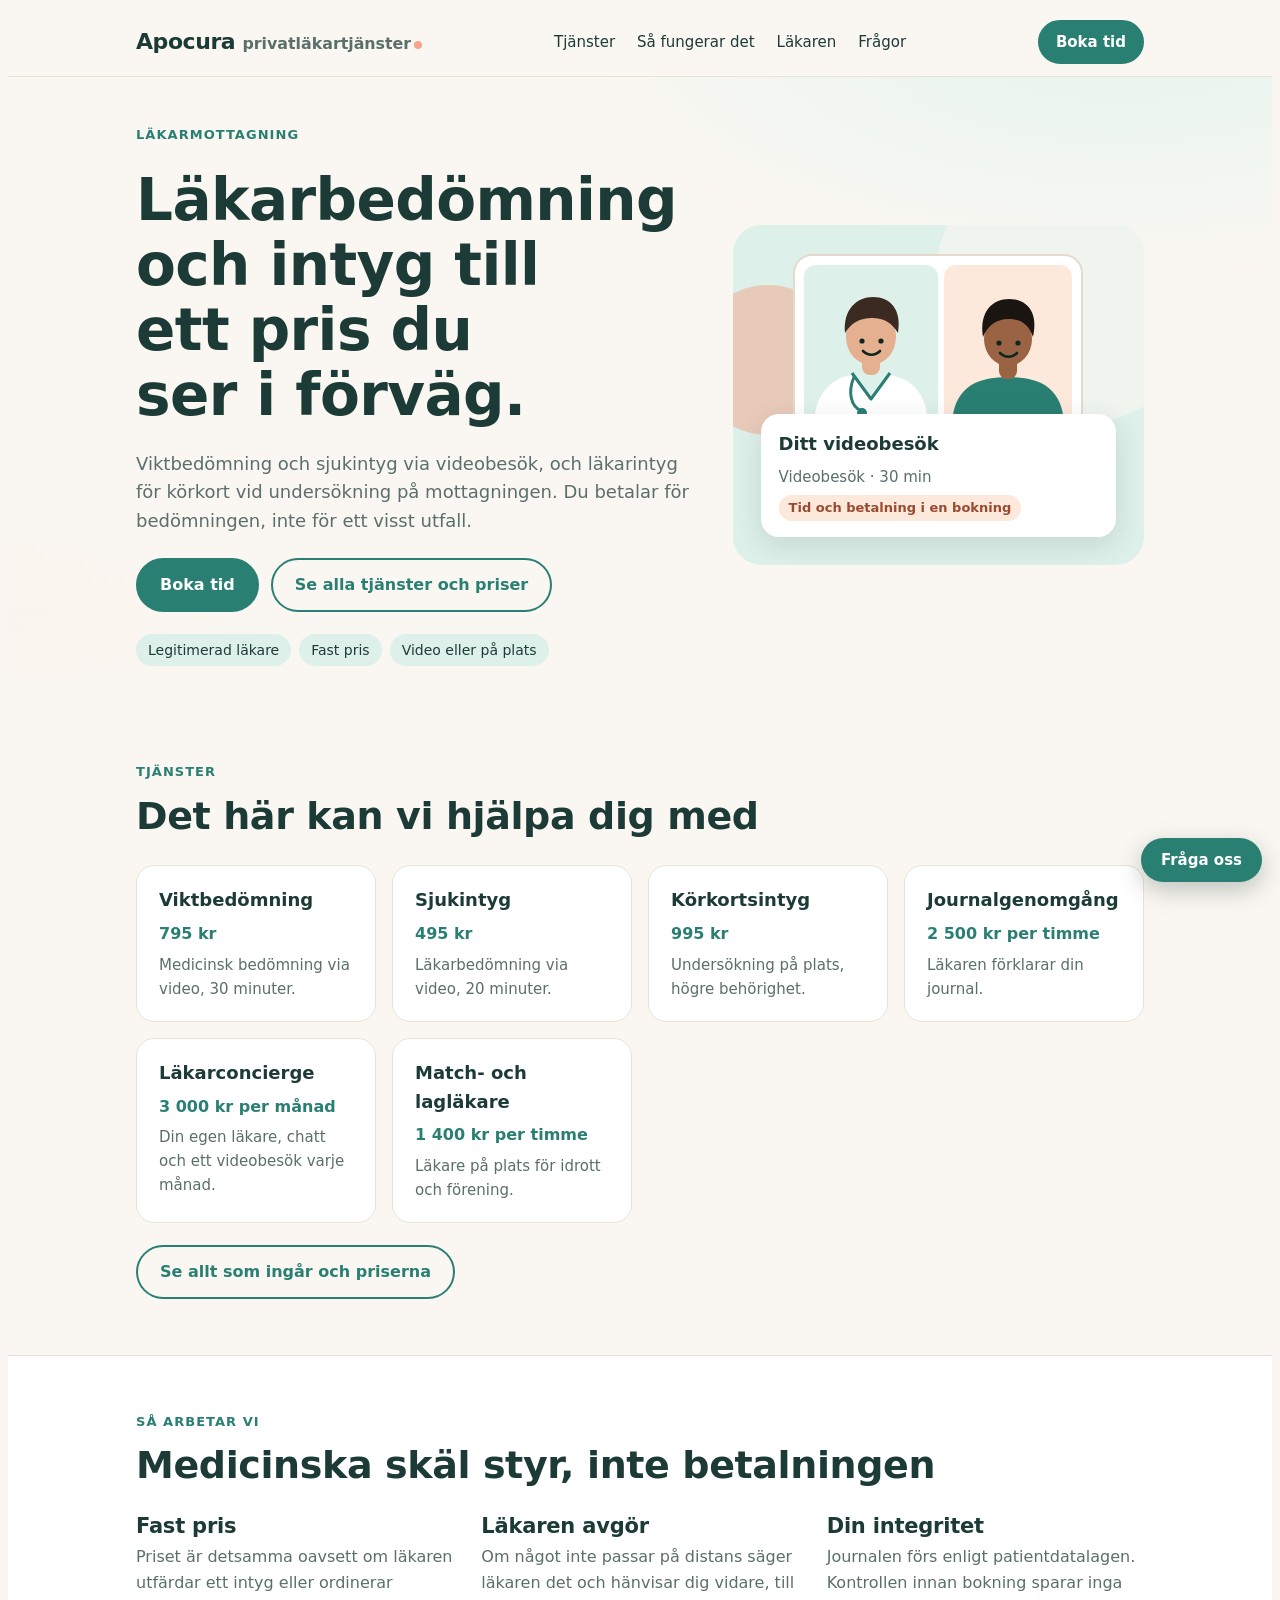
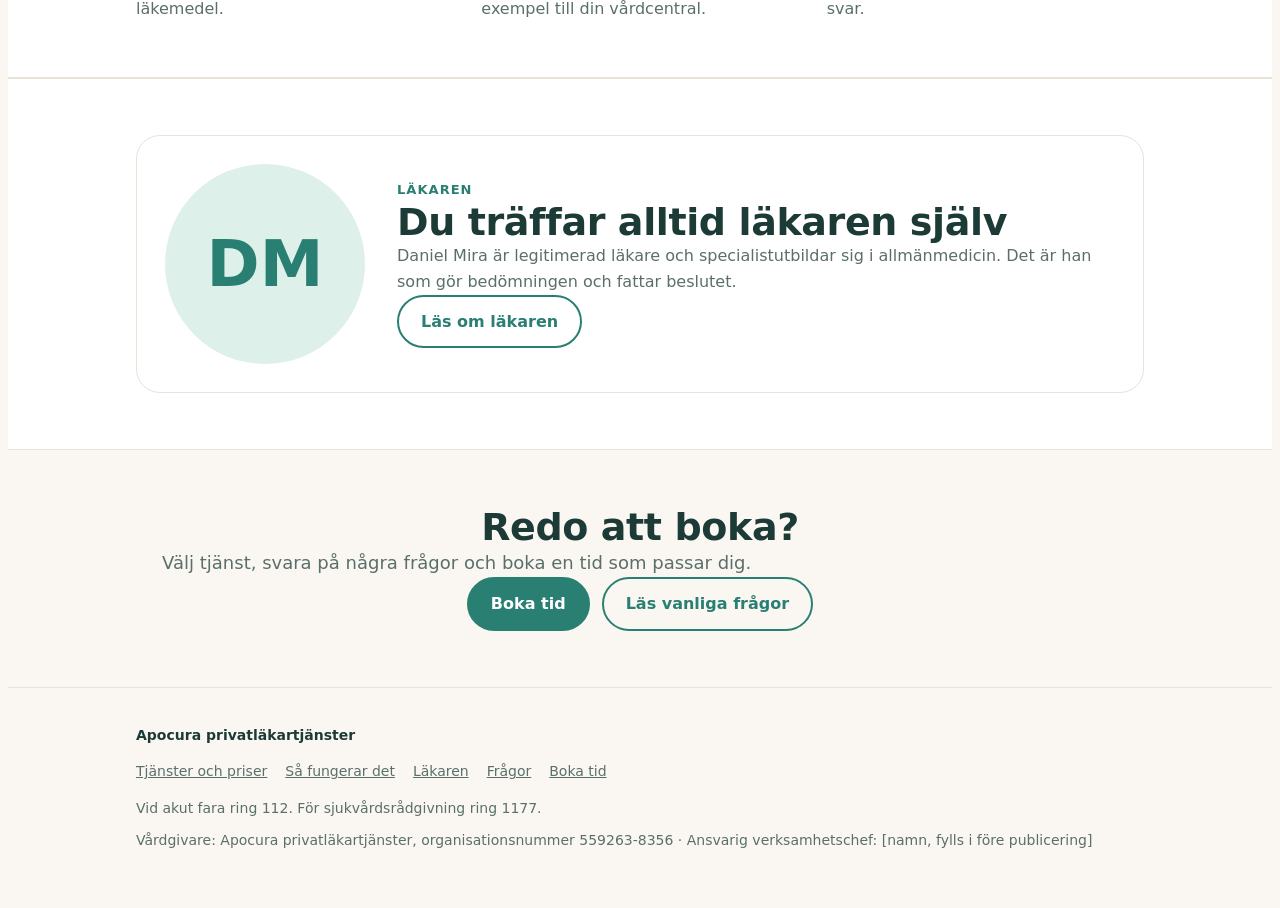
==== index.html @ aea5138a "Förbättra språket i formulär och texter, ta bort läkarbilden tills vidare, rätta sidfotens struktur " ====
<!doctype html>
<html lang="sv">
<head>
<meta charset="utf-8">
<meta name="viewport" content="width=device-width, initial-scale=1">
<title>Apocura privatläkartjänster</title>
<meta name="description" content="Läkarbedömning och intyg till ett pris du ser i förväg. Viktbedömning, sjukintyg, körkortsintyg, journalgenomgång och läkarconcierge.">
<meta property="og:title" content="Apocura privatläkartjänster">
<meta property="og:description" content="Läkarbedömning och intyg till ett pris du ser i förväg. Viktbedömning, sjukintyg, körkortsintyg, journalgenomgång och läkarconcierge.">
<meta property="og:type" content="website">
<meta name="theme-color" content="#2A7F73">
<meta property="og:type" content="website">
<link rel="stylesheet" href="style.css">
</head>
<body>
<header class="top">
  <div class="wrap">
    <a class="brand" href="./">Apocura <span class="brandsub">privatläkartjänster</span><i aria-hidden="true"></i></a>
    <nav aria-label="Sidor"><a href="tjanster.html">Tjänster</a><a href="sa-fungerar-det.html">Så fungerar det</a><a href="lakaren.html">Läkaren</a><a href="fragor.html">Frågor</a></nav>
    <a class="btn sm" href="boka.html">Boka tid</a>
  </div>
</header>

<main id="top">
  <section class="hero">
    <div class="wrap">
      <div class="copy">
        <p class="eyebrow">Läkarmottagning</p>
        <h1>Läkarbedömning och intyg till ett pris du ser i förväg.</h1>
        <p class="lead">Viktbedömning och sjukintyg via videobesök, och läkarintyg för körkort vid undersökning på mottagningen. Du betalar för bedömningen, inte för ett visst utfall.</p>
        <div class="row">
          <a class="btn" href="boka.html">Boka tid</a>
          <a class="btn alt" href="tjanster.html">Se alla tjänster och priser</a>
        </div>
        <div class="chips">
          <span class="chip">Legitimerad läkare</span>
          <span class="chip">Fast pris</span>
          <span class="chip">Video eller på plats</span>
        </div>
      </div>
      <div class="visit" aria-hidden="true">
        <svg viewBox="0 0 300 190" fill="none" role="img" aria-label="Illustration: läkare och patient i ett videosamtal">
          <rect x="6" y="6" width="288" height="178" rx="18" fill="#FFFFFF" stroke="#E3DACD" stroke-width="2"/>
          <rect x="16" y="16" width="134" height="158" rx="12" fill="#DDF0EA"/>
          <rect x="156" y="16" width="128" height="158" rx="12" fill="#FDE8DC"/>
          <!-- läkare -->
          <path d="M26 174c2-34 20-50 57-50s55 16 57 50z" fill="#FFFFFF"/>
          <path d="M64 124l19 26 19-26" fill="#DDF0EA" stroke="#2A7F73" stroke-width="3" stroke-linejoin="round"/>
          <path d="M66 128c-6 14-4 30 8 34" stroke="#2A7F73" stroke-width="3" stroke-linecap="round"/>
          <circle cx="74" cy="164" r="5" fill="#2A7F73"/>
          <rect x="74" y="104" width="18" height="22" rx="8" fill="#E5B08F"/>
          <ellipse cx="83" cy="88" rx="25" ry="28" fill="#E5B08F"/>
          <path d="M57 84c-2-24 12-36 28-36 17 0 29 12 25 36-6-10-14-15-26-15-12 0-21 5-27 15z" fill="#3B2A22"/>
          <circle cx="74" cy="92" r="2.6" fill="#11261F"/><circle cx="93" cy="92" r="2.6" fill="#11261F"/>
          <path d="M75 102c5 5 12 5 17 0" stroke="#11261F" stroke-width="2.6" stroke-linecap="round"/>
          <!-- patient -->
          <path d="M164 174c2-32 20-46 56-46s54 14 56 46z" fill="#2A7F73"/>
          <rect x="211" y="106" width="18" height="24" rx="8" fill="#9A6444"/>
          <ellipse cx="220" cy="90" rx="24" ry="27" fill="#9A6444"/>
          <path d="M195 88c-4-26 10-38 26-38 17 0 30 12 24 38-3-9-9-18-24-18-14 0-22 8-26 18z" fill="#1B1511"/>
          <circle cx="211" cy="94" r="2.6" fill="#11261F"/><circle cx="230" cy="94" r="2.6" fill="#11261F"/>
          <path d="M212 104c5 5 12 5 17 0" stroke="#11261F" stroke-width="2.6" stroke-linecap="round"/>
        </svg>
        <div class="vcard">
          <b>Ditt videobesök</b>
          <span class="t" id="heroTime">Videobesök · 30 min</span>
          <span class="tag">Tid och betalning i en bokning</span>
        </div>
      </div>
    </div>
  </section>

  <section class="s" id="oversikt">
    <div class="wrap">
      <div class="head">
        <p class="eyebrow">Tjänster</p>
        <h2>Det här kan vi hjälpa dig med</h2>
      </div>
      <div class="mini">
        <a href="tjanster.html"><b>Viktbedömning</b><span class="pr num">795 kr</span><span class="d">Medicinsk bedömning via video, 30 minuter.</span></a>
        <a href="tjanster.html"><b>Sjukintyg</b><span class="pr num">495 kr</span><span class="d">Läkarbedömning via video, 20 minuter.</span></a>
        <a href="tjanster.html"><b>Körkortsintyg</b><span class="pr num">995 kr</span><span class="d">Undersökning på plats, högre behörighet.</span></a>
        <a href="tjanster.html"><b>Journalgenomgång</b><span class="pr num">2 500 kr per timme</span><span class="d">Läkaren förklarar din journal.</span></a>
        <a href="tjanster.html"><b>Läkarconcierge</b><span class="pr num">3 000 kr per månad</span><span class="d">Din egen läkare, chatt och ett videobesök varje månad.</span></a>
        <a href="tjanster.html#matchlakare"><b>Match- och lagläkare</b><span class="pr num">1 400 kr per timme</span><span class="d">Läkare på plats för idrott och förening.</span></a>
      </div>
      <p style="margin-top:22px"><a class="btn alt" href="tjanster.html">Se allt som ingår och priserna</a></p>
    </div>
  </section>

  <section class="s band">
    <div class="wrap">
      <div class="head">
        <p class="eyebrow">Så arbetar vi</p>
        <h2>Medicinska skäl styr, inte betalningen</h2>
      </div>
      <div class="cols">
        <div><h3>Fast pris</h3><p class="muted">Priset är detsamma oavsett om läkaren utfärdar ett intyg eller ordinerar läkemedel.</p></div>
        <div><h3>Läkaren avgör</h3><p class="muted">Om något inte passar på distans säger läkaren det och hänvisar dig vidare, till exempel till din vårdcentral.</p></div>
        <div><h3>Din integritet</h3><p class="muted">Journalen förs enligt patientdatalagen. Kontrollen innan bokning sparar inga svar.</p></div>
      </div>
    </div>
  </section>

  <section class="s band">
    <div class="wrap">
      <div class="doc-card">
        <div class="doc-photo"><span class="doc-fallback" aria-hidden="true">DM</span></div>
        <div>
          <p class="eyebrow">Läkaren</p>
          <h2>Du träffar alltid läkaren själv</h2>
          <p class="muted">Daniel Mira är legitimerad läkare och specialistutbildar sig i allmänmedicin. Det är han som gör bedömningen och fattar beslutet.</p>
          <p><a class="btn alt" href="lakaren.html">Läs om läkaren</a></p>
        </div>
      </div>
    </div>
  </section>

  <section class="s ctaband">
    <div class="wrap">
      <h2>Redo att boka?</h2>
      <p class="lead">Välj tjänst, svara på några frågor och boka en tid som passar dig.</p>
      <div class="row"><a class="btn" href="boka.html">Boka tid</a><a class="btn alt" href="fragor.html">Läs vanliga frågor</a></div>
    </div>
  </section>
</main>

<button id="chatBtn" class="chat-btn" type="button" aria-expanded="false" aria-controls="chatPanel">Fråga oss</button>
<section id="chatPanel" class="chat" role="dialog" aria-label="Chatt om våra tjänster" hidden>
  <header><b>Fråga om våra tjänster</b><button id="chatX" type="button" aria-label="Stäng chatten">×</button></header>
  <p class="chat-note">Automatisk assistent, inte en läkare. Skriv inga hälsouppgifter eller personnummer.</p>
  <div id="chatLog" class="chat-log" aria-live="polite"></div>
  <div id="chatChips" class="chat-chips"></div>
  <form id="chatForm" class="chat-form"><input id="chatIn" type="text" autocomplete="off" placeholder="Skriv din fråga" aria-label="Din fråga"><button class="btn sm" type="submit">Skicka</button></form>
</section>

<footer>
  <div class="wrap">
    <b style="color:var(--ink)">Apocura privatläkartjänster</b>
    <nav class="foot-nav" aria-label="Sidor"><a href="tjanster.html">Tjänster och priser</a><a href="sa-fungerar-det.html">Så fungerar det</a><a href="lakaren.html">Läkaren</a><a href="fragor.html">Frågor</a><a href="boka.html">Boka tid</a></nav>
    <p>Vid akut fara ring 112. För sjukvårdsrådgivning ring 1177.</p>
    <p>Vårdgivare: Apocura privatläkartjänster, organisationsnummer 559263-8356 · Ansvarig verksamhetschef: [namn, fylls i före publicering]</p>
  </div>
</footer>

<script src="chat.js"></script>
</body>
</html>
---- style.css ----
#calFrame{width:100%;height:780px;border:1px solid var(--line);border-radius:14px;background:#fff;margin-top:8px}
.small{font-size:13px}
.inq{display:flex;flex-direction:column;gap:12px;min-width:min(480px,86vw)}
#inqDlg{border:1px solid var(--line);border-radius:20px;background:var(--surface);color:var(--ink);padding:26px;max-width:92vw;max-height:92vh;overflow:auto}
#inqDlg::backdrop{background:rgba(10,30,25,.5)}
.inq label{display:flex;flex-direction:column;gap:4px;font-weight:600;font-size:15px}
.inq input,.inq select,.inq textarea{font:inherit;font-weight:400;padding:10px 12px;border:1.5px solid var(--line);border-radius:10px;background:var(--bg);color:var(--ink)}
.inq .two{display:grid;grid-template-columns:1fr 1fr;gap:10px}
@media(max-width:520px){.inq .two{grid-template-columns:1fr}}
.chat-btn{position:fixed;right:18px;bottom:18px;z-index:60;font:600 15px var(--f-body);background:var(--primary);color:var(--primary-ink);border:0;border-radius:999px;padding:13px 20px;cursor:pointer;box-shadow:0 8px 24px rgba(10,40,30,.25)}
.chat{position:fixed;right:18px;bottom:76px;z-index:61;width:min(380px,calc(100vw - 24px));height:min(560px,calc(100vh - 100px));background:var(--surface);color:var(--ink);border:1px solid var(--line);border-radius:20px;box-shadow:0 18px 50px rgba(10,40,30,.28);display:flex;flex-direction:column;overflow:hidden}
.chat[hidden]{display:none}
.chat header{display:flex;justify-content:space-between;align-items:center;padding:14px 16px;background:var(--primary);color:var(--primary-ink)}
.chat header button{background:transparent;border:0;color:inherit;font-size:24px;line-height:1;cursor:pointer}
.chat-note{margin:0;padding:8px 16px;font-size:12.5px;color:var(--muted);background:var(--primary-soft)}
.chat-log{flex:1;overflow:auto;padding:14px;display:flex;flex-direction:column;gap:10px}
.msg{max-width:88%;padding:10px 13px;border-radius:14px;font-size:15px;line-height:1.45;white-space:pre-wrap}
.msg.bot{align-self:flex-start;background:var(--primary-soft)}
.msg.me{align-self:flex-end;background:var(--primary);color:var(--primary-ink)}
.msg a{color:inherit;font-weight:600}
.chat-chips{display:flex;flex-wrap:wrap;gap:6px;padding:0 14px 8px}
.chat-chips button{font:500 13px var(--f-body);border:1px solid var(--line);background:var(--bg);color:var(--ink);border-radius:999px;padding:6px 11px;cursor:pointer}
.chat-form{display:flex;gap:8px;padding:10px 12px;border-top:1px solid var(--line)}
.chat-form input{flex:1;font:inherit;padding:9px 12px;border:1.5px solid var(--line);border-radius:999px;background:var(--bg);color:var(--ink);min-width:0}
/* Layout: en lugn enkolumnssida med sticky topp, hero med besökskort, två tjänster, tydlig prislista och bokningsflöde i tre steg. */
:root {
  --bg: #FAF7F2;
  --surface: #FFFFFF;
  --ink: #1D3B36;
  --muted: #5B6F6A;
  --line: #E9E2D7;
  --primary: #2A7F73;
  --primary-ink: #FFFFFF;
  --primary-soft: #DDF0EA;
  --gold: #9A4A2E;
  --gold-soft: #FDE8DC;
  --glow1: #E4F4EE;
  --glow2: #FDEDE4;
  --ok: #1B6B3F;
  --ok-soft: #DDEFE3;
  --warn: #7A4F00;
  --warn-soft: #F7E8C6;
  --bad: #9B2226;
  --bad-soft: #F6DCDC;
  --f-display: "Bricolage Grotesque", "Segoe UI", system-ui, sans-serif;
  --f-body: "Figtree", system-ui, -apple-system, "Segoe UI", sans-serif;
}
@media (prefers-color-scheme: dark) {
  :root:not([data-theme="light"]) {
    --bg: #0E1815; --surface: #15241F; --ink: #E9F2EE; --muted: #9DB3A9; --line: #27403A;
    --primary: #5FCDB4; --primary-ink: #06231B; --primary-soft: #1B3A31; --gold: #F4B79F; --gold-soft: #3A2620; --glow1: #14302A; --glow2: #2A1F1B;
    --ok: #7DD3A0; --ok-soft: #17352A; --warn: #E7C06A; --warn-soft: #3A2F14; --bad: #F0A0A3; --bad-soft: #3E1B1D;
    color-scheme: dark;
  }
}
:root[data-theme="dark"] {
  --bg: #0E1815; --surface: #15241F; --ink: #E9F2EE; --muted: #9DB3A9; --line: #27403A;
  --primary: #5FCDB4; --primary-ink: #06231B; --primary-soft: #1B3A31; --gold: #F4B79F; --gold-soft: #3A2620; --glow1: #14302A; --glow2: #2A1F1B;
  --ok: #7DD3A0; --ok-soft: #17352A; --warn: #E7C06A; --warn-soft: #3A2F14; --bad: #F0A0A3; --bad-soft: #3E1B1D;
  color-scheme: dark;
}
* { box-sizing: border-box; }
html { scroll-behavior: smooth; scroll-padding-top: 76px; }
body { background: var(--bg); color: var(--ink); font-family: var(--f-body); font-size: 16px; line-height: 1.6; }
h1, h2, h3 { font-family: var(--f-display); font-weight: 600; margin: 0; line-height: 1.12; text-wrap: balance; letter-spacing: -0.01em; }
h1 { font-size: clamp(36px, 7vw, 58px); }
h2 { font-size: clamp(27px, 4.5vw, 38px); }
h3 { font-size: 21px; }
p { margin: 0; }
a { color: var(--primary); }
.wrap { max-width: 1040px; margin: 0 auto; padding-inline: 16px; }
section.s { padding-block: 56px; }
.eyebrow { font-size: 13px; font-weight: 600; letter-spacing: .08em; text-transform: uppercase; color: var(--primary); }
.lead { font-size: 18px; color: var(--muted); max-width: 56ch; }
.muted { color: var(--muted); }
.num { font-variant-numeric: tabular-nums; }
:focus-visible { outline: 3px solid var(--primary); outline-offset: 2px; border-radius: 4px; }

/* Topp */
.top { position: sticky; top: env(safe-area-inset-top, 0px); z-index: 10; background: var(--bg); border-bottom: 1px solid var(--line); }
.top .wrap { display: flex; align-items: center; justify-content: space-between; gap: 16px; padding-block: 12px; }
.brand { font-family: var(--f-display); font-weight: 700; font-size: 22px; color: var(--ink); text-decoration: none; letter-spacing: -0.02em; }
.brandsub { font-weight: 600; font-size: 0.72em; color: var(--muted); letter-spacing: 0; }
@media (max-width: 480px) { .brandsub { display: none; } }
.brand i { display: inline-block; width: 8px; height: 8px; border-radius: 50%; background: #F4A58A; margin-left: 3px; }
.top nav { display: flex; gap: 22px; }
.top nav a { color: var(--ink); text-decoration: none; font-weight: 500; font-size: 15px; }
.top nav a:hover { color: var(--primary); }
@media (max-width: 760px) { .top nav { display: none; } }

/* Knappar */
.btn { display: inline-block; font: inherit; font-weight: 600; text-decoration: none; background: var(--primary); color: var(--primary-ink); border: 2px solid var(--primary); border-radius: 999px; padding: 12px 22px; cursor: pointer; }
.btn.alt { background: transparent; color: var(--primary); }
.btn.sm { padding: 8px 16px; font-size: 15px; }
.btn:disabled, .btn[aria-disabled="true"] { opacity: .45; cursor: not-allowed; }
.row { display: flex; gap: 12px; flex-wrap: wrap; align-items: center; }

/* Hero */
.hero { padding-block: 48px 40px; background: linear-gradient(to bottom, transparent 72%, var(--bg) 100%), radial-gradient(900px 420px at 88% -10%, var(--glow1) 0%, transparent 62%), radial-gradient(640px 320px at -5% 100%, var(--glow2) 0%, transparent 60%); }
.hero .wrap { display: grid; gap: 40px; grid-template-columns: 1.15fr .85fr; align-items: center; }
.hero .copy { display: flex; flex-direction: column; gap: 22px; min-width: 0; }
.chips { display: flex; gap: 8px; flex-wrap: wrap; }
.chip { font-size: 14px; font-weight: 500; padding: 5px 12px; border-radius: 999px; background: var(--primary-soft); color: var(--ink); }
.visit { position: relative; background: var(--primary-soft); border-radius: 28px; padding: 28px; min-height: 340px; overflow: hidden; display: flex; align-items: flex-end; }
.visit::before { content: ""; position: absolute; width: 280px; height: 280px; border-radius: 50%; background: var(--bg); opacity: .65; top: -80px; right: -70px; }
.visit::after { content: ""; position: absolute; width: 150px; height: 150px; border-radius: 50%; background: #F4A58A; opacity: .5; left: -40px; top: 60px; }
.visit svg { position: absolute; top: 24px; left: 50%; transform: translateX(-50%); width: min(300px, calc(100% - 48px)); height: auto; z-index: 1; }
.vcard { position: relative; z-index: 2; background: var(--surface); border-radius: 18px; padding: 16px 18px; width: 100%; display: flex; flex-direction: column; gap: 6px; box-shadow: 0 8px 28px rgba(17, 38, 31, .12); }
.vcard b { font-family: var(--f-display); font-size: 18px; }
.vcard .t { font-size: 15px; color: var(--muted); }
.vcard .tag { align-self: flex-start; font-size: 13px; font-weight: 600; background: var(--gold-soft); color: var(--gold); padding: 3px 10px; border-radius: 999px; }
@media (max-width: 820px) { .hero .wrap { grid-template-columns: 1fr; } .visit { min-height: 280px; } }

/* Tjänster */
.head { display: flex; flex-direction: column; gap: 12px; margin-bottom: 28px; }
.svcs { display: grid; gap: 20px; grid-template-columns: repeat(auto-fit, minmax(290px, 1fr)); }
@media (min-width: 700px) { .svcs { grid-template-columns: repeat(2, 1fr); } }
.svc { background: var(--surface); border: 1px solid var(--line); border-radius: 20px; padding: 28px; display: flex; flex-direction: column; gap: 16px; min-width: 0; }
.svc.wide { grid-column: 1 / -1; display: grid; grid-template-columns: 1fr 1fr; gap: 28px; align-items: start; background: var(--primary-soft); }
.svc.wide .eyebrow { margin: 0 0 6px; }
.svc.wide h3 { margin-bottom: 8px; }
.svc.wide .price { margin-top: 12px; }
.svc.wide .btn { margin-top: 12px; }
@media (max-width: 699px) { .svc.wide { grid-template-columns: 1fr; } }
.notinc { margin: 12px 0 0; font-size: 14px; color: var(--muted); }
.svc ul { list-style: none; margin: 0; padding: 0; display: flex; flex-direction: column; gap: 8px; }
.svc li, .tick li { padding-left: 26px; position: relative; }
.svc li::before, .tick li::before { content: "\2713"; position: absolute; left: 0; color: var(--primary); font-weight: 700; }
.svc .price { font-family: var(--f-display); font-size: 30px; font-weight: 600; margin-top: auto; }
.svc .price small { font-family: var(--f-body); font-size: 15px; font-weight: 400; color: var(--muted); }

/* Steg */
.steps { display: grid; gap: 28px; grid-template-columns: repeat(auto-fit, minmax(210px, 1fr)); margin: 0; padding: 0; list-style: none; }
.steps li { display: flex; flex-direction: column; gap: 8px; border-top: 3px solid var(--primary); padding-top: 14px; }
.steps .n { font-family: var(--f-display); font-size: 15px; font-weight: 700; color: var(--primary); }

/* Priser */
.band { background: var(--surface); border-block: 1px solid var(--line); }
.prices { display: flex; flex-direction: column; margin: 0; padding: 0; list-style: none; }
.prices li { display: flex; justify-content: space-between; gap: 20px; align-items: baseline; padding-block: 18px; border-bottom: 1px solid var(--line); }
.prices li:last-child { border-bottom: 0; }
.prices .p { font-family: var(--f-display); font-size: 24px; font-weight: 600; white-space: nowrap; }
.prices .d { color: var(--muted); font-size: 15px; }
.note { background: var(--gold-soft); color: var(--ink); border-radius: 12px; padding: 14px 18px; margin-top: 20px; font-size: 15px; }

/* Principer */
.cols { display: grid; gap: 28px; grid-template-columns: repeat(auto-fit, minmax(230px, 1fr)); }
.cols div { display: flex; flex-direction: column; gap: 6px; }

/* FAQ */
details { border-bottom: 1px solid var(--line); padding-block: 16px; }
details summary { cursor: pointer; font-weight: 600; font-size: 17px; list-style-position: outside; }
details p { margin-top: 10px; color: var(--muted); max-width: 66ch; }

/* Bokning */
.wiz { background: var(--surface); border: 1px solid var(--line); border-radius: 24px; padding: 28px; display: flex; flex-direction: column; gap: 22px; }
.stepper { display: flex; gap: 8px; flex-wrap: wrap; margin: 0; padding: 0; list-style: none; }
.stepper li { font-size: 14px; font-weight: 500; padding: 5px 14px; border-radius: 999px; background: var(--bg); color: var(--muted); }
.stepper li.on { background: var(--primary); color: var(--primary-ink); }
.panel { display: flex; flex-direction: column; gap: 18px; }
.choose { display: grid; gap: 14px; grid-template-columns: repeat(auto-fit, minmax(240px, 1fr)); }
.pick { text-align: left; font: inherit; color: var(--ink); background: var(--bg); border: 2px solid var(--line); border-radius: 16px; padding: 18px; cursor: pointer; display: flex; flex-direction: column; gap: 4px; }
.pick:hover { border-color: var(--primary); }
.pick b { font-family: var(--f-display); font-size: 20px; }
.grid { display: grid; gap: 12px; grid-template-columns: repeat(auto-fit, minmax(140px, 1fr)); }
.field { display: flex; flex-direction: column; gap: 4px; min-width: 0; }
.field label, .lab { font-size: 14px; font-weight: 500; color: var(--muted); }
input[type="number"], select { font: inherit; color: var(--ink); background: var(--bg); border: 1px solid var(--line); border-radius: 10px; padding: 10px 12px; width: 100%; min-width: 0; }
.checks { display: flex; flex-direction: column; gap: 8px; }
.chk { display: flex; gap: 10px; align-items: flex-start; font-size: 15px; }
.chk input { margin-top: 4px; flex: 0 0 auto; accent-color: var(--primary); width: 17px; height: 17px; }
fieldset { border: 0; padding: 0; margin: 0; display: flex; flex-direction: column; gap: 8px; min-width: 0; }
legend { font-weight: 600; padding: 0; margin-bottom: 6px; }
.result { border-left: 5px solid var(--line); padding-left: 16px; display: flex; flex-direction: column; gap: 8px; }
.result.ok { border-color: var(--ok); } .result.review { border-color: var(--warn); } .result.reject, .result.akut { border-color: var(--bad); }
.pill { align-self: flex-start; font-size: 12px; font-weight: 700; letter-spacing: .05em; text-transform: uppercase; padding: 3px 10px; border-radius: 999px; }
.pill.ok { background: var(--ok-soft); color: var(--ok); } .pill.review { background: var(--warn-soft); color: var(--warn); } .pill.reject, .pill.akut { background: var(--bad-soft); color: var(--bad); }
ul.plain { margin: 0; padding-left: 20px; display: flex; flex-direction: column; gap: 4px; }
.slots { display: grid; gap: 10px; grid-template-columns: repeat(auto-fill, minmax(150px, 1fr)); }
.slot { font: inherit; text-align: left; background: var(--bg); color: var(--ink); border: 2px solid var(--line); border-radius: 12px; padding: 10px 12px; cursor: pointer; }
.slot[aria-pressed="true"] { border-color: var(--primary); background: var(--primary-soft); }
.sum { display: flex; justify-content: space-between; gap: 12px; align-items: baseline; border-top: 1px solid var(--line); padding-top: 14px; }
.sum b { font-family: var(--f-display); font-size: 26px; }
.testbox { background: var(--primary-soft); border-radius: 12px; padding: 10px 14px; font-size: 14px; }
.status { font-size: 15px; color: var(--muted); }
.emerg { font-size: 14px; color: var(--muted); }
[hidden] { display: none !important; }

footer { border-top: 1px solid var(--line); padding-block: 36px 48px; font-size: 14px; color: var(--muted); }
footer .wrap { display: flex; flex-direction: column; gap: 10px; }
@media (max-width: 520px) { section.s { padding-block: 40px; } .wiz { padding: 20px; } .svc { padding: 22px; } }
@media (prefers-reduced-motion: no-preference) { .hero .copy, .visit { animation: rise .5s ease-out both; } .visit { animation-delay: .08s; } @keyframes rise { from { opacity: .0; transform: translateY(10px); } to { opacity: 1; transform: none; } } }
@media (prefers-reduced-motion: reduce) { html { scroll-behavior: auto; } }

/* Videogenomgång */
#video .v-player { background:var(--surface); border:1px solid var(--line); border-radius:20px; overflow:hidden; }
.v-stage { position:relative; aspect-ratio:16/9; background:var(--stage); overflow:hidden; }
.v-scene { position:absolute; inset:0; display:grid; place-items:center; opacity:0; visibility:hidden; transition:opacity .5s; padding:3%; }
.v-scene.v-on { opacity:1; visibility:visible; }
.v-cap { position:absolute; left:0; right:0; bottom:0; padding:14px 18px 16px; background:linear-gradient(transparent, rgba(20,64,56,.8)); color:#fff; }
.v-cap b { display:block; font-family:var(--f-display); font-size:clamp(16px,2.6vw,26px); font-weight:600; letter-spacing:-0.01em; }
.v-cap span { display:block; font-size:clamp(12px,1.7vw,16px); opacity:.92; }
.v-ctrl { display:flex; align-items:center; gap:12px; padding:12px 16px; border-top:1px solid var(--line); }
.v-ctrl button { appearance:none; border:0; background:var(--primary); color:var(--primary-ink); font:600 15px var(--f-body); padding:9px 16px; border-radius:999px; cursor:pointer; min-width:92px; }
.v-ctrl button:focus-visible, .v-bar:focus-visible { outline:3px solid var(--gold); outline-offset:2px; }
.v-bar { flex:1; height:10px; border-radius:999px; background:var(--line); cursor:pointer; position:relative; }
.v-bar i { position:absolute; left:0; top:0; bottom:0; width:0; background:var(--primary); border-radius:999px; }
.v-time { font-size:13px; color:var(--muted); font-variant-numeric:tabular-nums; min-width:76px; text-align:right; }
.v-chapters { display:flex; gap:8px; flex-wrap:wrap; margin-top:14px; }
.v-chapters button { appearance:none; border:1px solid var(--line); background:var(--surface); color:var(--ink); font:500 14px var(--f-body); padding:8px 12px; border-radius:999px; cursor:pointer; }
.v-chapters button[aria-current="true"] { background:var(--primary-soft); border-color:var(--primary); }
.v-ctrl .v-fs{background:var(--primary-soft);color:var(--ink);min-width:0}
.v-stage{cursor:zoom-in}
.v-player.v-full{position:fixed;inset:0;z-index:100;border-radius:0;border:0;display:flex;flex-direction:column;justify-content:center;background:var(--stage)}
.v-player.v-full .v-stage{aspect-ratio:auto;flex:1;max-height:calc(100vh - 64px);cursor:zoom-out}
.v-player.v-full .v-ctrl{background:var(--surface)}
.v-player:fullscreen{display:flex;flex-direction:column;border-radius:0;border:0;background:var(--stage)}
.v-player:fullscreen .v-stage{aspect-ratio:auto;flex:1;cursor:zoom-out}
body.v-lock{overflow:hidden}
.v-player.v-full .v-scene,.v-player:fullscreen .v-scene{zoom:1.35}
@media (max-width:700px){.v-player.v-full .v-scene,.v-player:fullscreen .v-scene{zoom:1.1}}
.v-note { margin-top:16px; font-size:14px; color:var(--muted); }

.v-phone { width:min(34%,250px); background:var(--surface); border:2px solid var(--line); border-radius:22px; padding:14px; box-shadow:0 10px 30px rgba(10,40,30,.12); }
.v-phone h4 { margin:0 0 8px; font-family:var(--f-display); font-size:clamp(11px,1.7vw,17px); }
.v-row { display:flex; justify-content:space-between; align-items:center; gap:8px; padding:7px 9px; border:1px solid var(--line); border-radius:10px; margin-top:6px; font-size:clamp(9px,1.4vw,14px); }
.v-row.v-sel { border-color:var(--primary); background:var(--primary-soft); }
.v-btn { margin-top:10px; text-align:center; background:var(--primary); color:var(--primary-ink); border-radius:999px; padding:7px; font-weight:600; font-size:clamp(9px,1.4vw,14px); }
.v-btn.v-pulse { animation:vpulse 1.2s infinite; }
@keyframes vpulse { 0%,100%{ box-shadow:0 0 0 0 rgba(30,95,79,.45);} 50%{ box-shadow:0 0 0 8px rgba(30,95,79,0);} }
.v-chk { display:flex; gap:7px; align-items:center; font-size:clamp(9px,1.4vw,14px); margin-top:6px; }
.v-chk u { width:1.2em; height:1.2em; border:2px solid var(--primary); border-radius:4px; display:inline-grid; place-items:center; text-decoration:none; font-size:.8em; color:var(--primary-ink); }
.v-chk u.v-on { background:var(--primary); }
.v-call { display:grid; grid-template-columns:1.6fr 1fr; gap:3%; width:94%; height:80%; }
.v-tile { border-radius:16px; position:relative; background:linear-gradient(160deg,#4FA595,#2A7F73); display:grid; place-items:center; color:#fff; overflow:hidden; }
.v-tile small { position:absolute; left:10px; bottom:8px; font-size:clamp(9px,1.4vw,14px); background:rgba(0,0,0,.35); padding:2px 8px; border-radius:999px; }
.v-avatar { width:26%; aspect-ratio:1; border-radius:50%; background:#cfe6dc; position:relative; }
.v-avatar:before { content:""; position:absolute; left:50%; top:62%; width:150%; aspect-ratio:1.6; background:#cfe6dc; border-radius:50% 50% 0 0; transform:translateX(-50%); z-index:-1; }
.v-tile.v-pat { background:linear-gradient(160deg,#F2B7A0,#D98B6F); }
.v-side { display:grid; gap:3%; grid-template-rows:1fr 1.7fr; }
.v-pip { border-radius:14px; background:linear-gradient(160deg,#F2B7A0,#D98B6F); position:relative; display:grid; place-items:center; }
.v-pip small { position:absolute; left:8px; bottom:6px; color:#fff; font-size:clamp(8px,1.2vw,12px); }
.v-scribe { background:var(--surface); border:1px solid var(--line); border-radius:14px; padding:10px 12px; font-size:clamp(9px,1.35vw,14px); overflow:hidden; }
.v-scribe b { display:flex; align-items:center; gap:6px; font-family:var(--f-display); margin-bottom:5px; }
.v-dot { width:8px; height:8px; border-radius:50%; background:#d33; animation:vblink 1s infinite; }
@keyframes vblink { 50%{ opacity:.2; } }
.v-line { height:.7em; border-radius:4px; background:var(--line); margin:6px 0; width:0; transition:width 1.4s; }
.v-on .v-line { width:var(--w); }
.v-doc { width:min(56%,520px); background:var(--surface); border:1px solid var(--line); border-radius:14px; padding:16px 20px; box-shadow:0 10px 30px rgba(10,40,30,.12); font-size:clamp(9px,1.5vw,15px); }
.v-doc h4 { margin:0 0 6px; font-family:var(--f-display); font-size:clamp(12px,2vw,20px); }
.v-sig { margin-top:12px; display:inline-flex; align-items:center; gap:8px; background:var(--primary-soft); border:1px solid var(--primary); color:var(--ink); padding:5px 12px; border-radius:999px; font-weight:600; opacity:0; transform:scale(.9); transition:all .5s .6s; }
.v-on .v-sig { opacity:1; transform:none; }
.v-two { display:grid; grid-template-columns:1fr 1fr; gap:4%; width:94%; align-items:center; }
.v-pill { display:inline-block; background:var(--gold-soft); color:var(--gold); border-radius:999px; padding:3px 10px; font-size:clamp(9px,1.3vw,13px); font-weight:600; }
.v-pop { opacity:0; transform:translateY(10px); transition:all .5s; }
.v-on .v-pop { opacity:1; transform:none; }
.v-on .v-d1{transition-delay:.3s} .v-on .v-d2{transition-delay:.9s} .v-on .v-d3{transition-delay:1.5s} .v-on .v-d4{transition-delay:2.1s}
.v-tick { width:clamp(50px,9vw,90px); aspect-ratio:1; border-radius:50%; background:var(--primary); color:var(--primary-ink); display:grid; place-items:center; font-size:clamp(28px,5vw,50px); margin:0 auto 10px; transform:scale(0); transition:transform .5s .2s cubic-bezier(.3,1.6,.5,1); }
.v-on .v-tick { transform:scale(1); }
@media (prefers-reduced-motion: reduce) { .v-scene,.v-pop,.v-line,.v-sig,.v-tick { transition:none; } .v-btn.v-pulse,.v-dot { animation:none; } }
#video{--stage:#E8F4EF}
@media (prefers-color-scheme: dark){:root:not([data-theme="light"]) #video{--stage:#10201B}}
:root[data-theme="dark"] #video{--stage:#10201B}
#video .v-chapters{margin-top:14px}
#video .v-note{margin-top:14px}


/* Om läkaren */
.doc-card { display: grid; grid-template-columns: 200px 1fr; gap: 32px; align-items: center; background: var(--surface); border: 1px solid var(--line); border-radius: 24px; padding: 28px; }
.doc-photo { position: relative; width: 200px; height: 200px; border-radius: 50%; overflow: hidden; background: var(--primary-soft); display: grid; place-items: center; }
.doc-photo img { position: absolute; inset: 0; width: 100%; height: 100%; object-fit: cover; z-index: 1; }
.doc-fallback { font-family: var(--f-display); font-size: 64px; font-weight: 700; color: var(--primary); }
.doc-text h2 { margin-bottom: 10px; }
.doc-text p { margin: 0 0 10px; }
.cv { list-style: none; margin: 4px 0 12px; padding: 0; display: flex; flex-direction: column; gap: 6px; }
.cv li { padding-left: 24px; position: relative; color: var(--ink); }
.cv li::before { content: "\2713"; position: absolute; left: 0; color: var(--primary); font-weight: 700; }
@media (max-width: 640px) { .doc-card { grid-template-columns: 1fr; justify-items: start; } .doc-photo { width: 140px; height: 140px; } .doc-fallback { font-size: 44px; } }
nav a[aria-current="page"]{color:var(--primary);font-weight:700}
.mini{display:grid;gap:16px;grid-template-columns:repeat(auto-fit,minmax(240px,1fr))}
.mini a{display:flex;flex-direction:column;gap:6px;background:var(--surface);border:1px solid var(--line);border-radius:18px;padding:20px 22px;text-decoration:none;color:var(--ink)}
.mini a:hover{border-color:var(--primary)}
.mini b{font-family:var(--f-display);font-size:18px}
.mini .pr{color:var(--primary);font-weight:700}
.mini span.d{color:var(--muted);font-size:15px}
.ctaband{text-align:center}
.ctaband .row{justify-content:center}
.foot-nav{display:flex;flex-wrap:wrap;gap:6px 18px;margin:4px 0}
.foot-nav a{color:var(--muted)}
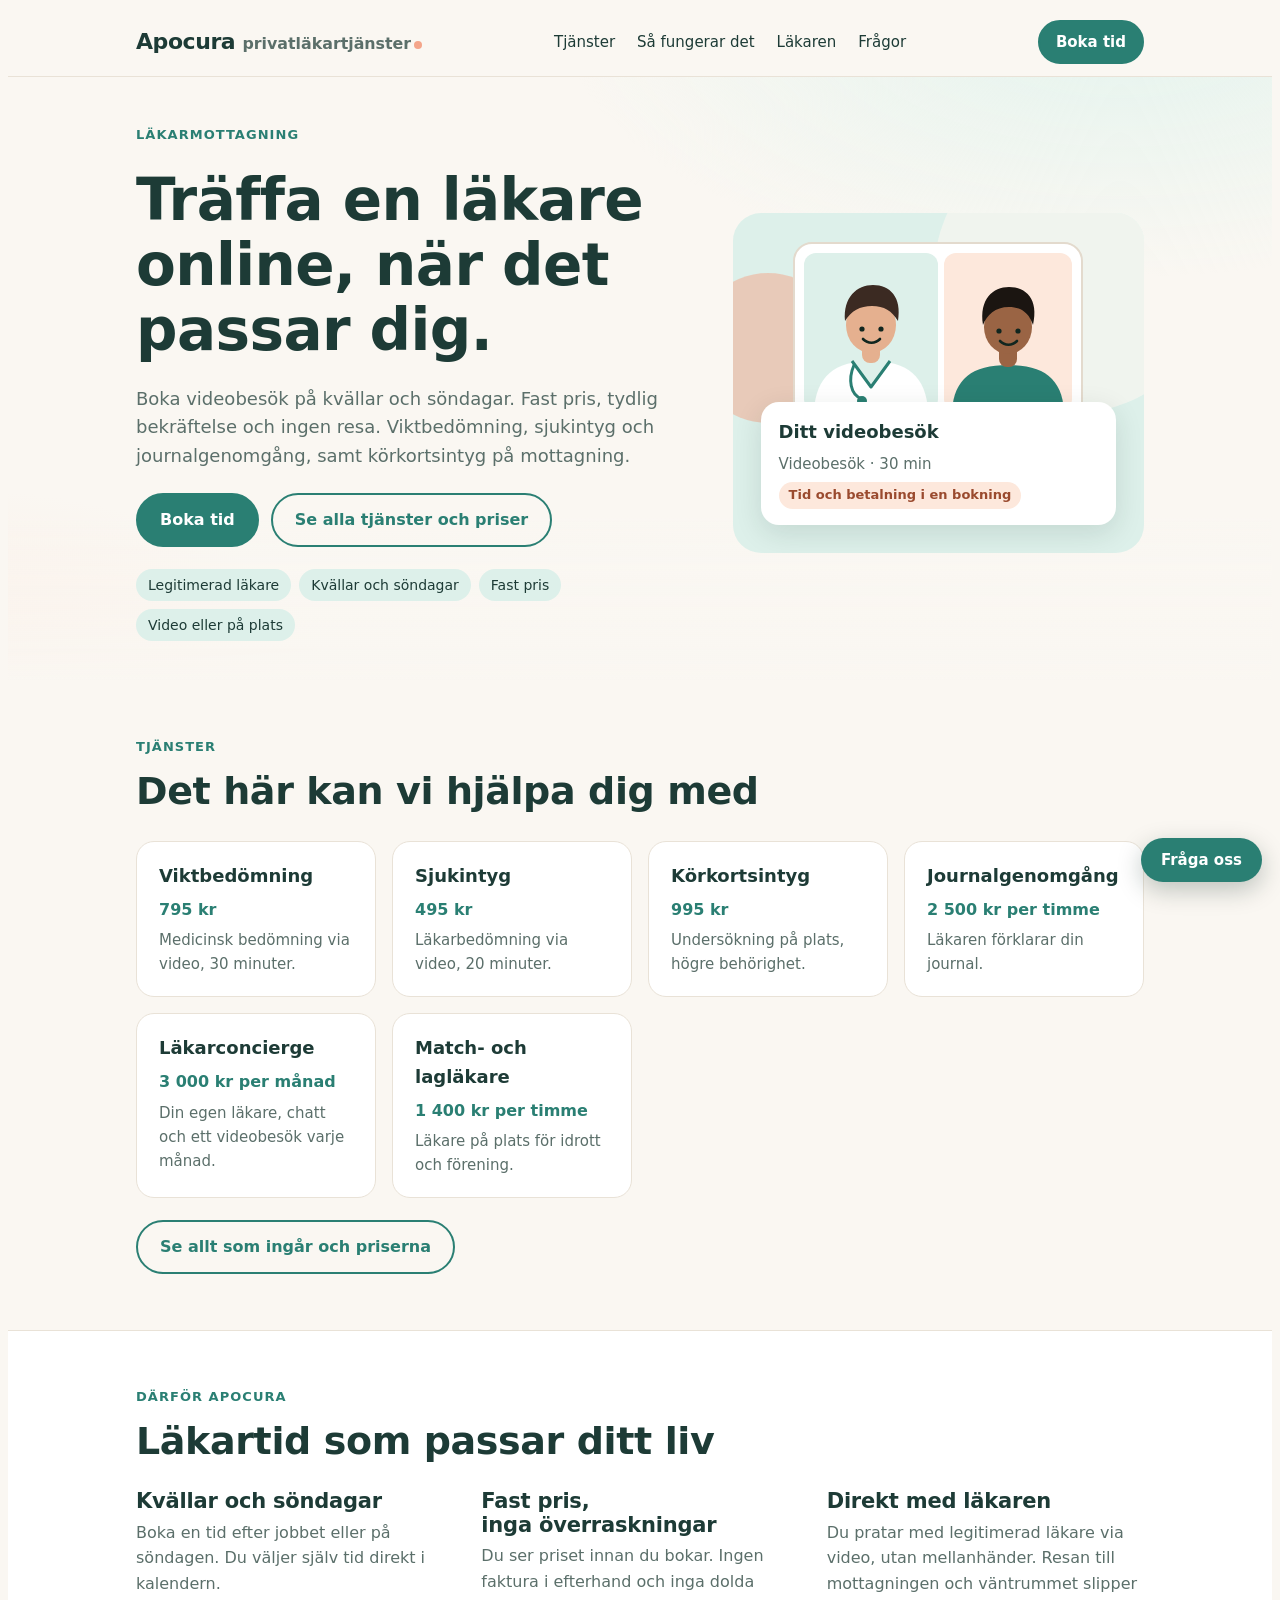
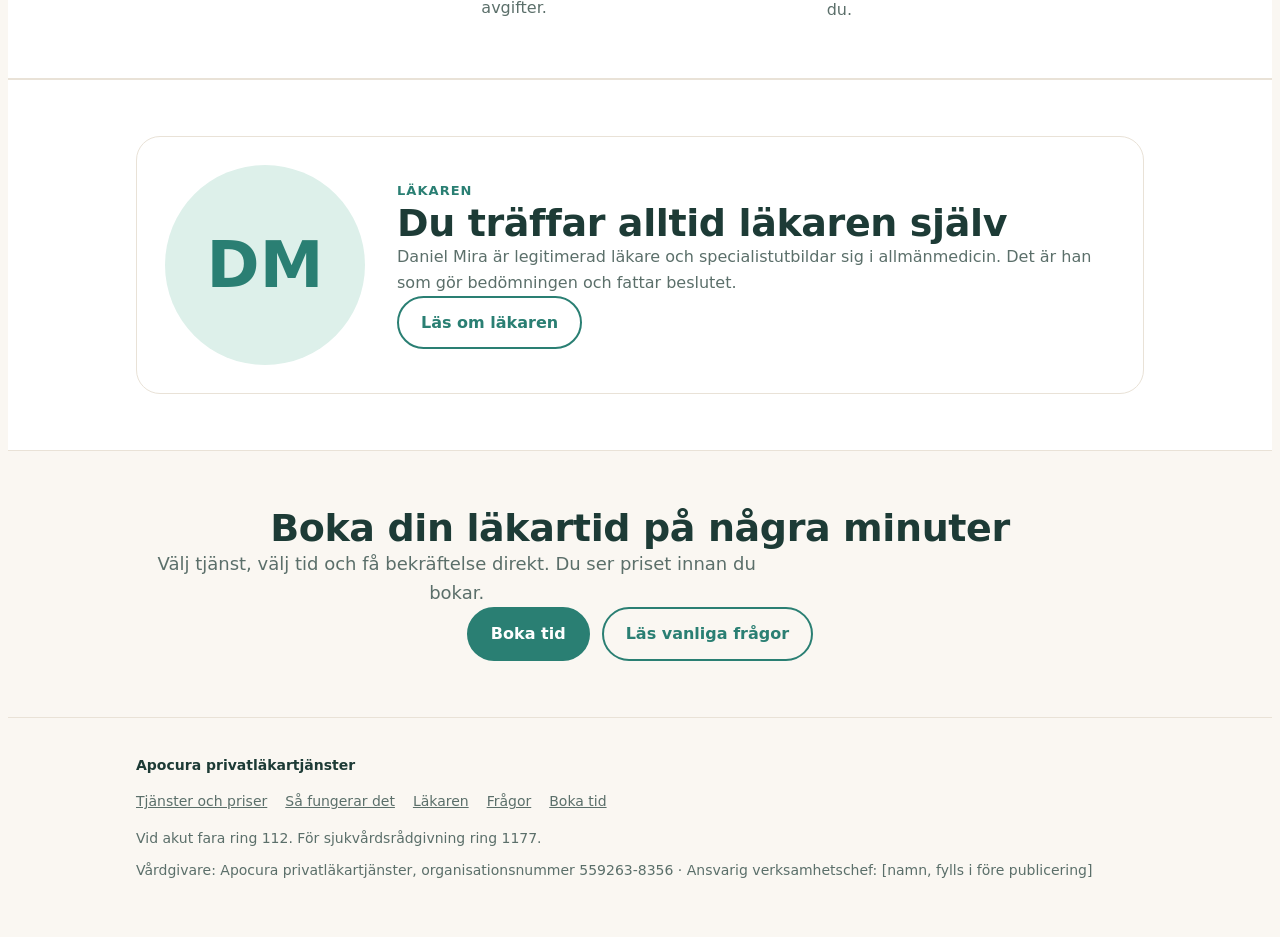
==== commit b3339d49: "Skriv om försäljningstexterna: fördelar, kvällar och söndagar, tydlig uppmaning Co-Authored-By: Clau" ====
--- a/index.html
+++ b/index.html
@@ -3,10 +3,10 @@
 <head>
 <meta charset="utf-8">
 <meta name="viewport" content="width=device-width, initial-scale=1">
-<title>Apocura privatläkartjänster</title>
-<meta name="description" content="Läkarbedömning och intyg till ett pris du ser i förväg. Viktbedömning, sjukintyg, körkortsintyg, journalgenomgång och läkarconcierge.">
+<title>Apocura – boka läkare online, kvällar och söndagar</title>
+<meta name="description" content="Träffa en läkare online, när det passar dig. Viktbedömning, sjukintyg, körkortsintyg, journalgenomgång och läkarconcierge.">
 <meta property="og:title" content="Apocura privatläkartjänster">
-<meta property="og:description" content="Läkarbedömning och intyg till ett pris du ser i förväg. Viktbedömning, sjukintyg, körkortsintyg, journalgenomgång och läkarconcierge.">
+<meta property="og:description" content="Träffa en läkare online, när det passar dig. Viktbedömning, sjukintyg, körkortsintyg, journalgenomgång och läkarconcierge.">
 <meta property="og:type" content="website">
 <meta name="theme-color" content="#2A7F73">
 <meta property="og:type" content="website">
@@ -26,15 +26,15 @@
     <div class="wrap">
       <div class="copy">
         <p class="eyebrow">Läkarmottagning</p>
-        <h1>Läkarbedömning och intyg till ett pris du ser i förväg.</h1>
-        <p class="lead">Viktbedömning och sjukintyg via videobesök, och läkarintyg för körkort vid undersökning på mottagningen. Du betalar för bedömningen, inte för ett visst utfall.</p>
+        <h1>Träffa en läkare online, när det passar dig.</h1>
+        <p class="lead">Boka videobesök på kvällar och söndagar. Fast pris, tydlig bekräftelse och ingen resa. Viktbedömning, sjukintyg och journalgenomgång, samt körkortsintyg på mottagning.</p>
         <div class="row">
           <a class="btn" href="boka.html">Boka tid</a>
           <a class="btn alt" href="tjanster.html">Se alla tjänster och priser</a>
         </div>
         <div class="chips">
           <span class="chip">Legitimerad läkare</span>
-          <span class="chip">Fast pris</span>
+          <span class="chip">Kvällar och söndagar</span><span class="chip">Fast pris</span>
           <span class="chip">Video eller på plats</span>
         </div>
       </div>
@@ -91,13 +91,13 @@
   <section class="s band">
     <div class="wrap">
       <div class="head">
-        <p class="eyebrow">Så arbetar vi</p>
-        <h2>Medicinska skäl styr, inte betalningen</h2>
+        <p class="eyebrow">Därför Apocura</p>
+        <h2>Läkartid som passar ditt liv</h2>
       </div>
       <div class="cols">
-        <div><h3>Fast pris</h3><p class="muted">Priset är detsamma oavsett om läkaren utfärdar ett intyg eller ordinerar läkemedel.</p></div>
-        <div><h3>Läkaren avgör</h3><p class="muted">Om något inte passar på distans säger läkaren det och hänvisar dig vidare, till exempel till din vårdcentral.</p></div>
-        <div><h3>Din integritet</h3><p class="muted">Journalen förs enligt patientdatalagen. Kontrollen innan bokning sparar inga svar.</p></div>
+        <div><h3>Kvällar och söndagar</h3><p class="muted">Boka en tid efter jobbet eller på söndagen. Du väljer själv tid direkt i kalendern.</p></div>
+        <div><h3>Fast pris, inga överraskningar</h3><p class="muted">Du ser priset innan du bokar. Ingen faktura i efterhand och inga dolda avgifter.</p></div>
+        <div><h3>Direkt med läkaren</h3><p class="muted">Du pratar med legitimerad läkare via video, utan mellanhänder. Resan till mottagningen och väntrummet slipper du.</p></div>
       </div>
     </div>
   </section>
@@ -118,8 +118,8 @@
 
   <section class="s ctaband">
     <div class="wrap">
-      <h2>Redo att boka?</h2>
-      <p class="lead">Välj tjänst, svara på några frågor och boka en tid som passar dig.</p>
+      <h2>Boka din läkartid på några minuter</h2>
+      <p class="lead">Välj tjänst, välj tid och få bekräftelse direkt. Du ser priset innan du bokar.</p>
       <div class="row"><a class="btn" href="boka.html">Boka tid</a><a class="btn alt" href="fragor.html">Läs vanliga frågor</a></div>
     </div>
   </section>
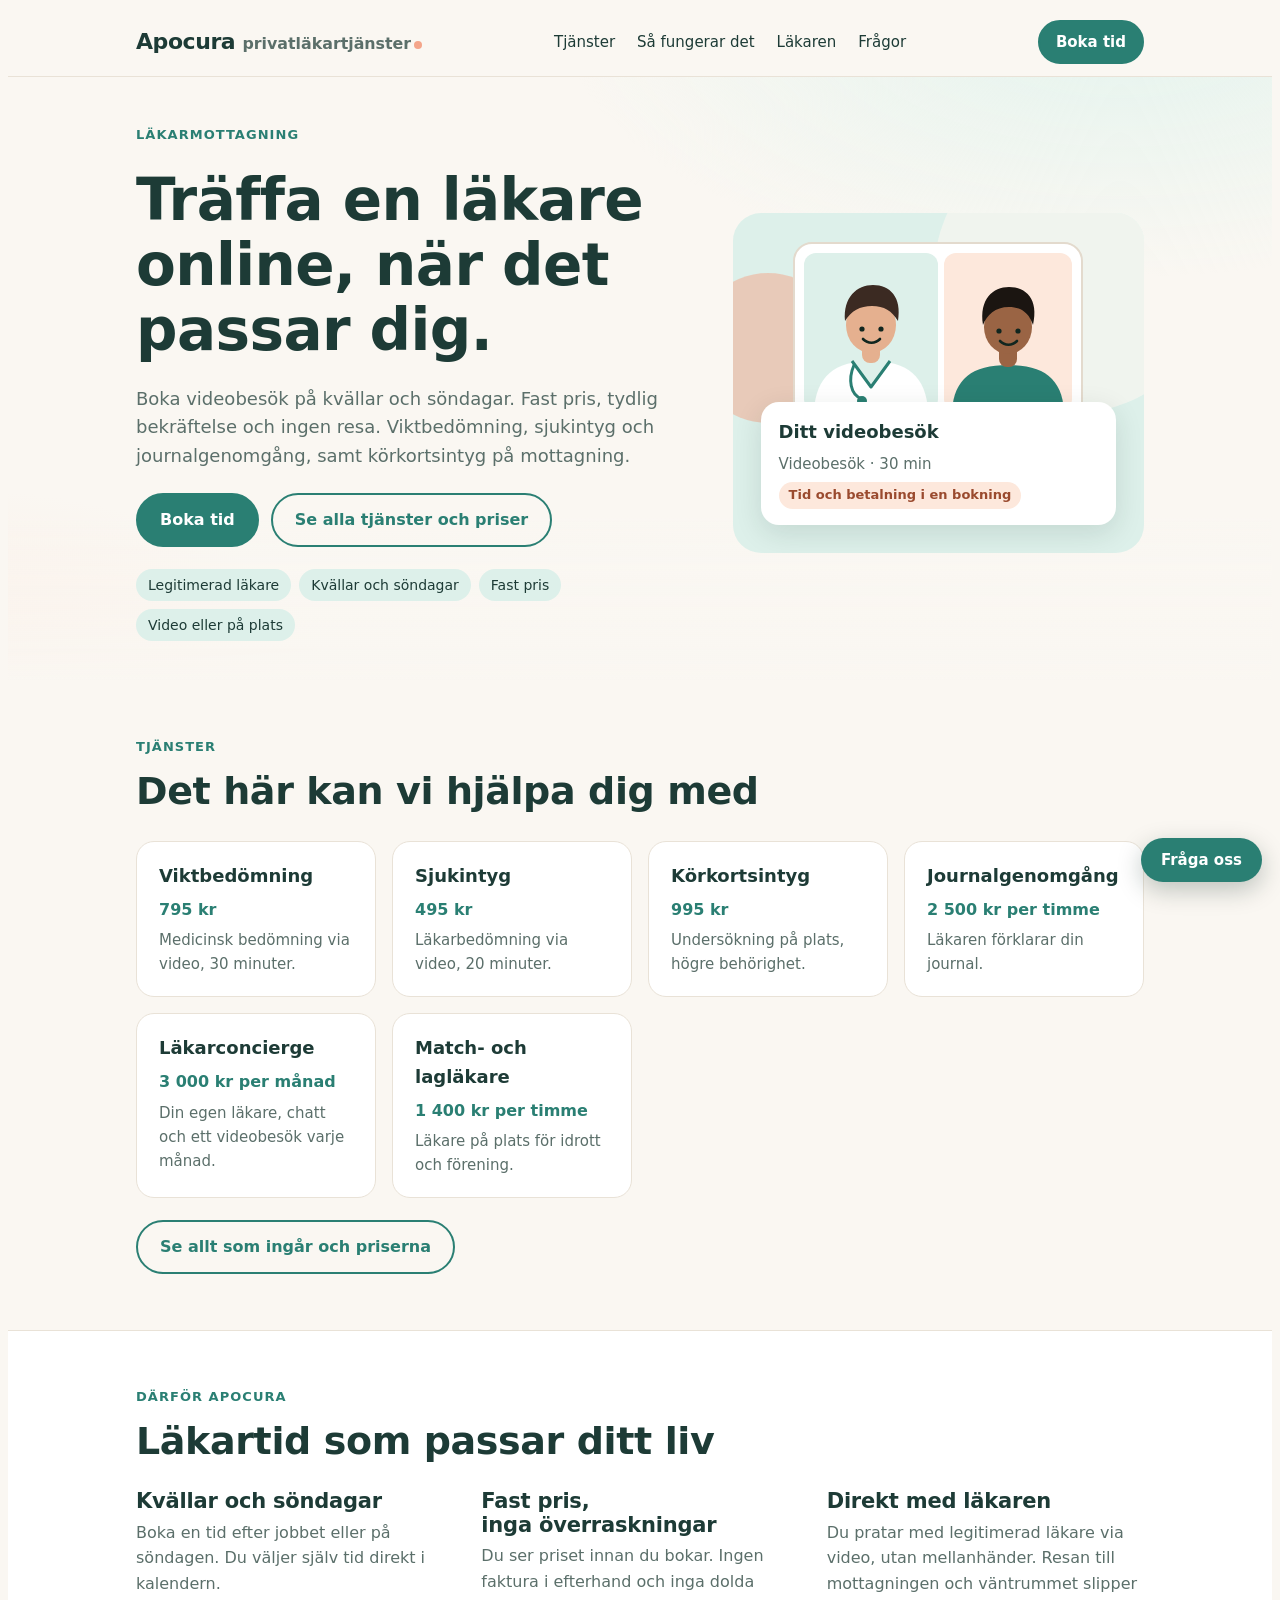
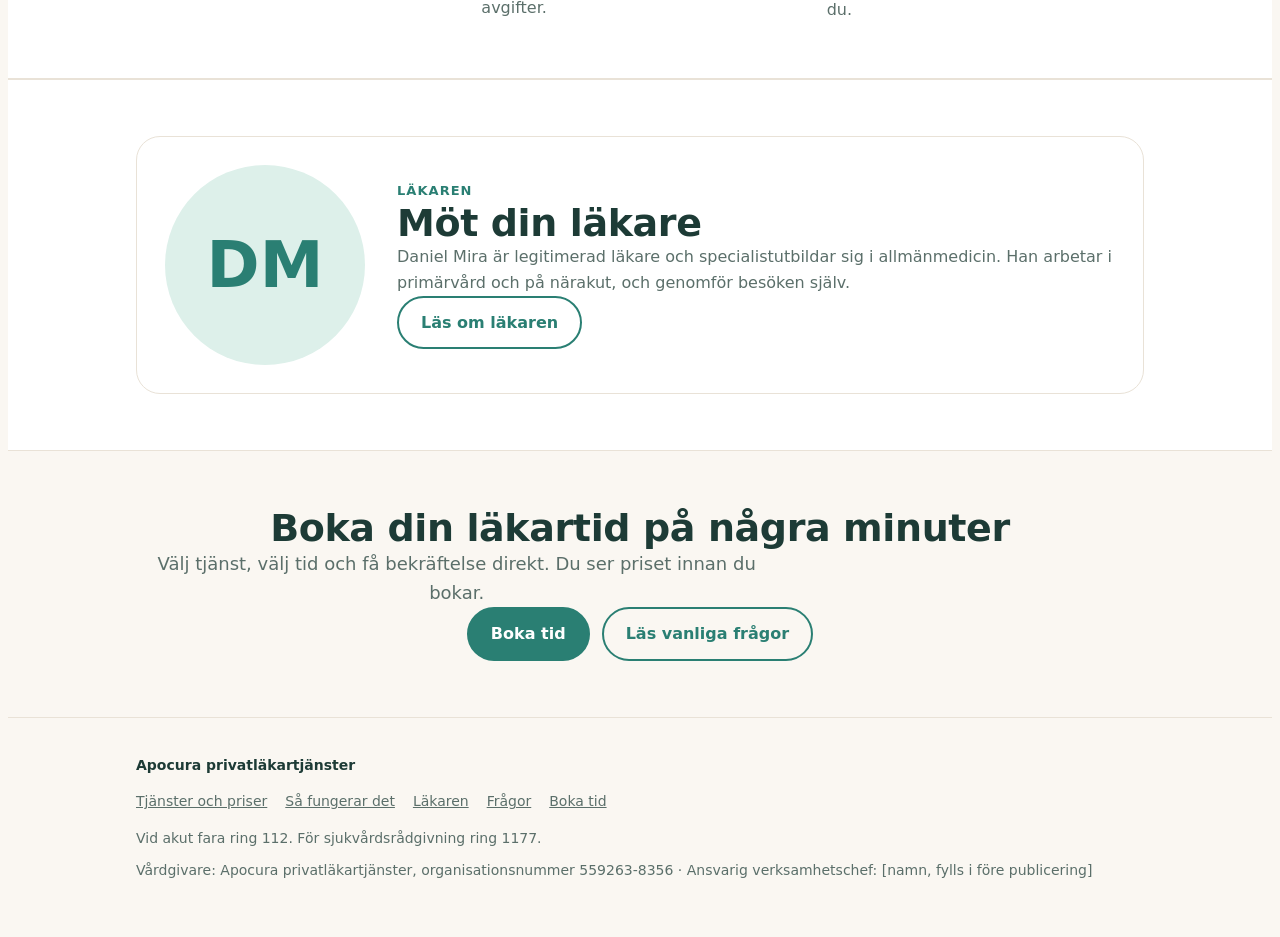
==== commit 8b42fade: "Skriv om läkarpresentationen Co-Authored-By: Claude Sonnet 5.5 <noreply@anthropic.com> Claude-Sessio" ====
--- a/index.html
+++ b/index.html
@@ -108,8 +108,8 @@
         <div class="doc-photo"><span class="doc-fallback" aria-hidden="true">DM</span></div>
         <div>
           <p class="eyebrow">Läkaren</p>
-          <h2>Du träffar alltid läkaren själv</h2>
-          <p class="muted">Daniel Mira är legitimerad läkare och specialistutbildar sig i allmänmedicin. Det är han som gör bedömningen och fattar beslutet.</p>
+          <h2>Möt din läkare</h2>
+          <p class="muted">Daniel Mira är legitimerad läkare och specialistutbildar sig i allmänmedicin. Han arbetar i primärvård och på närakut, och genomför besöken själv.</p>
           <p><a class="btn alt" href="lakaren.html">Läs om läkaren</a></p>
         </div>
       </div>
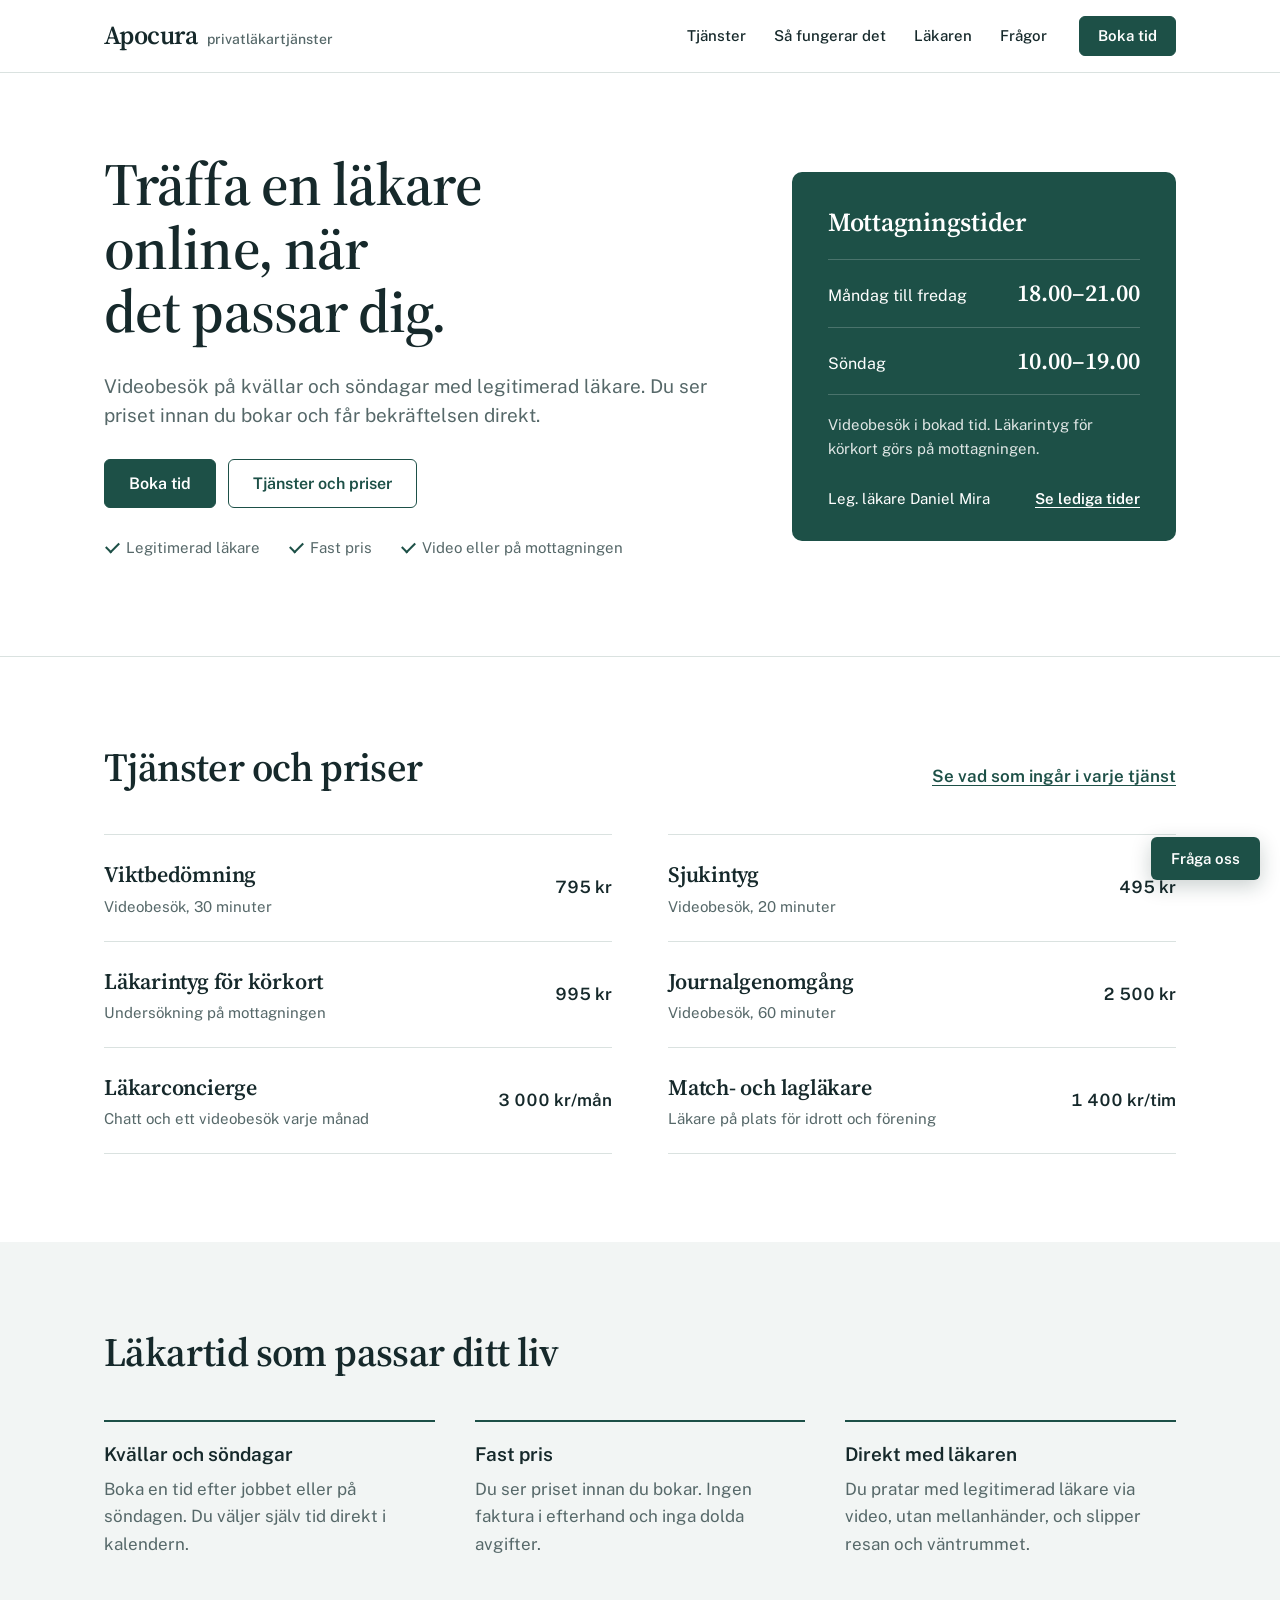
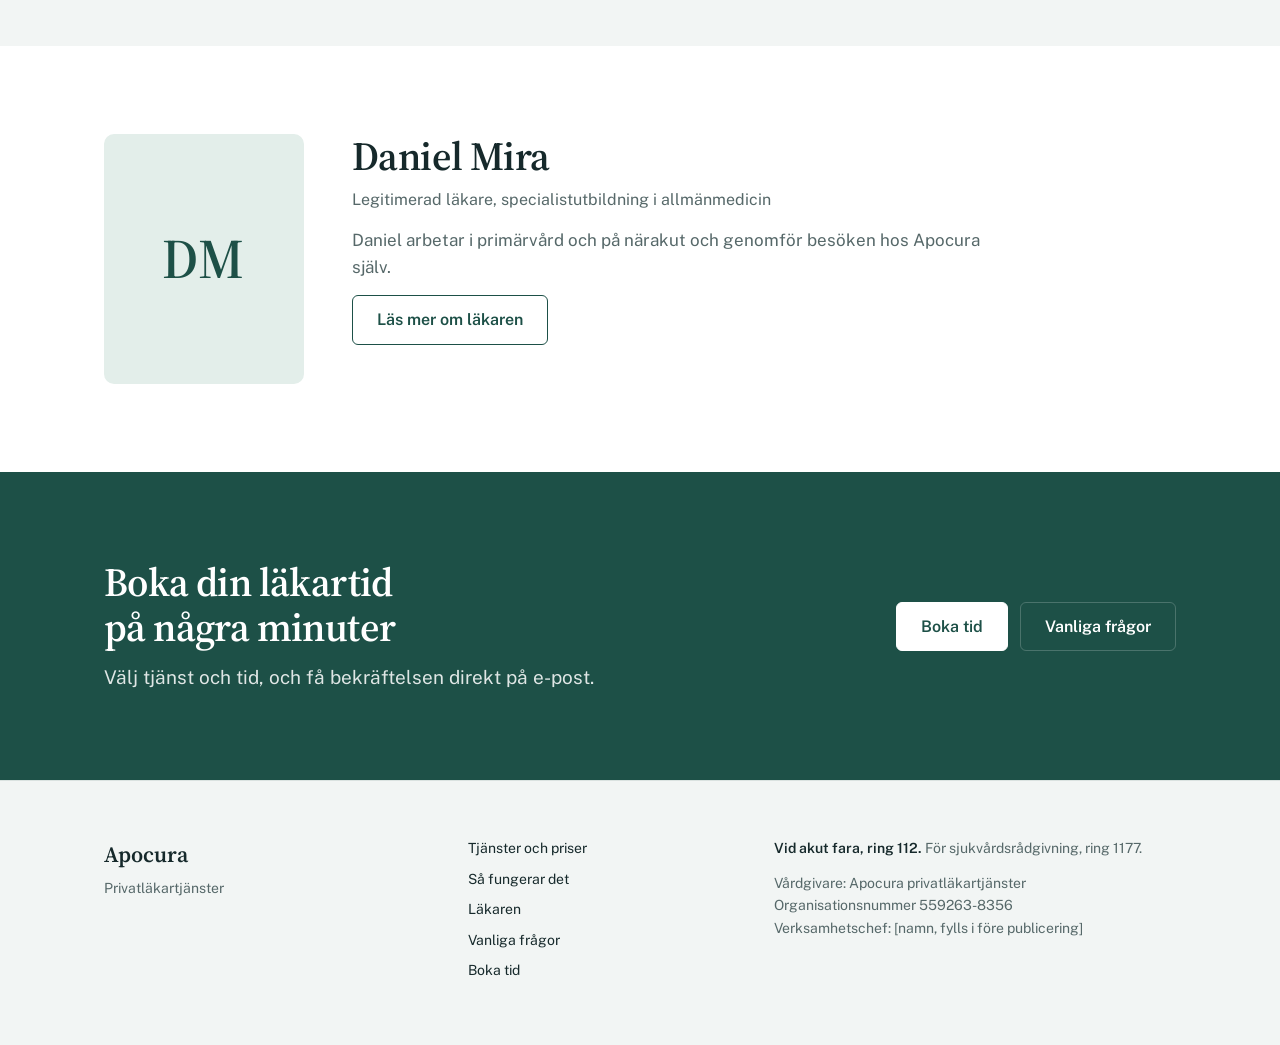
==== commit d661dd1d: "Ny visuell profil: serif i rubriker, tallgrön färg, mottagningstider i hero, prislista, mobilmeny oc" ====
--- a/index.html
+++ b/index.html
@@ -8,15 +8,19 @@
 <meta property="og:title" content="Apocura privatläkartjänster">
 <meta property="og:description" content="Träffa en läkare online, när det passar dig. Viktbedömning, sjukintyg, körkortsintyg, journalgenomgång och läkarconcierge.">
 <meta property="og:type" content="website">
-<meta name="theme-color" content="#2A7F73">
-<meta property="og:type" content="website">
+<meta name="theme-color" content="#1D5047">
+<link rel="preconnect" href="https://fonts.googleapis.com">
+<link rel="preconnect" href="https://fonts.gstatic.com" crossorigin>
+<link rel="stylesheet" href="https://fonts.googleapis.com/css2?family=Public+Sans:wght@400;500;600;700&family=Source+Serif+4:opsz,wght@8..60,500;8..60,600&display=swap">
+<link rel="icon" href="data:image/svg+xml,%3Csvg xmlns='http://www.w3.org/2000/svg' viewBox='0 0 32 32'%3E%3Crect width='32' height='32' rx='6' fill='%231D5047'/%3E%3Ctext x='16' y='23' text-anchor='middle' font-family='Georgia,serif' font-size='20' font-weight='600' fill='%23fff'%3EA%3C/text%3E%3C/svg%3E">
 <link rel="stylesheet" href="style.css">
 </head>
 <body>
 <header class="top">
   <div class="wrap">
-    <a class="brand" href="./">Apocura <span class="brandsub">privatläkartjänster</span><i aria-hidden="true"></i></a>
-    <nav aria-label="Sidor"><a href="tjanster.html">Tjänster</a><a href="sa-fungerar-det.html">Så fungerar det</a><a href="lakaren.html">Läkaren</a><a href="fragor.html">Frågor</a></nav>
+    <a class="brand" href="./">Apocura <span class="brandsub">privatläkartjänster</span></a>
+    <button class="menu-btn" type="button" aria-expanded="false" aria-controls="nav">Meny</button>
+    <nav id="nav" aria-label="Sidor"><a href="tjanster.html">Tjänster</a><a href="sa-fungerar-det.html">Så fungerar det</a><a href="lakaren.html">Läkaren</a><a href="fragor.html">Frågor</a></nav>
     <a class="btn sm" href="boka.html">Boka tid</a>
   </div>
 </header>
@@ -25,92 +29,69 @@
   <section class="hero">
     <div class="wrap">
       <div class="copy">
-        <p class="eyebrow">Läkarmottagning</p>
         <h1>Träffa en läkare online, när det passar dig.</h1>
-        <p class="lead">Boka videobesök på kvällar och söndagar. Fast pris, tydlig bekräftelse och ingen resa. Viktbedömning, sjukintyg och journalgenomgång, samt körkortsintyg på mottagning.</p>
+        <p class="lead">Videobesök på kvällar och söndagar med legitimerad läkare. Du ser priset innan du bokar och får bekräftelsen direkt.</p>
         <div class="row">
           <a class="btn" href="boka.html">Boka tid</a>
-          <a class="btn alt" href="tjanster.html">Se alla tjänster och priser</a>
+          <a class="btn alt" href="tjanster.html">Tjänster och priser</a>
         </div>
-        <div class="chips">
-          <span class="chip">Legitimerad läkare</span>
-          <span class="chip">Kvällar och söndagar</span><span class="chip">Fast pris</span>
-          <span class="chip">Video eller på plats</span>
-        </div>
+        <ul class="facts">
+          <li>Legitimerad läkare</li>
+          <li>Fast pris</li>
+          <li>Video eller på mottagningen</li>
+        </ul>
       </div>
-      <div class="visit" aria-hidden="true">
-        <svg viewBox="0 0 300 190" fill="none" role="img" aria-label="Illustration: läkare och patient i ett videosamtal">
-          <rect x="6" y="6" width="288" height="178" rx="18" fill="#FFFFFF" stroke="#E3DACD" stroke-width="2"/>
-          <rect x="16" y="16" width="134" height="158" rx="12" fill="#DDF0EA"/>
-          <rect x="156" y="16" width="128" height="158" rx="12" fill="#FDE8DC"/>
-          <!-- läkare -->
-          <path d="M26 174c2-34 20-50 57-50s55 16 57 50z" fill="#FFFFFF"/>
-          <path d="M64 124l19 26 19-26" fill="#DDF0EA" stroke="#2A7F73" stroke-width="3" stroke-linejoin="round"/>
-          <path d="M66 128c-6 14-4 30 8 34" stroke="#2A7F73" stroke-width="3" stroke-linecap="round"/>
-          <circle cx="74" cy="164" r="5" fill="#2A7F73"/>
-          <rect x="74" y="104" width="18" height="22" rx="8" fill="#E5B08F"/>
-          <ellipse cx="83" cy="88" rx="25" ry="28" fill="#E5B08F"/>
-          <path d="M57 84c-2-24 12-36 28-36 17 0 29 12 25 36-6-10-14-15-26-15-12 0-21 5-27 15z" fill="#3B2A22"/>
-          <circle cx="74" cy="92" r="2.6" fill="#11261F"/><circle cx="93" cy="92" r="2.6" fill="#11261F"/>
-          <path d="M75 102c5 5 12 5 17 0" stroke="#11261F" stroke-width="2.6" stroke-linecap="round"/>
-          <!-- patient -->
-          <path d="M164 174c2-32 20-46 56-46s54 14 56 46z" fill="#2A7F73"/>
-          <rect x="211" y="106" width="18" height="24" rx="8" fill="#9A6444"/>
-          <ellipse cx="220" cy="90" rx="24" ry="27" fill="#9A6444"/>
-          <path d="M195 88c-4-26 10-38 26-38 17 0 30 12 24 38-3-9-9-18-24-18-14 0-22 8-26 18z" fill="#1B1511"/>
-          <circle cx="211" cy="94" r="2.6" fill="#11261F"/><circle cx="230" cy="94" r="2.6" fill="#11261F"/>
-          <path d="M212 104c5 5 12 5 17 0" stroke="#11261F" stroke-width="2.6" stroke-linecap="round"/>
-        </svg>
-        <div class="vcard">
-          <b>Ditt videobesök</b>
-          <span class="t" id="heroTime">Videobesök · 30 min</span>
-          <span class="tag">Tid och betalning i en bokning</span>
-        </div>
-      </div>
+      <aside class="plate" aria-labelledby="plateH">
+        <h2 id="plateH">Mottagningstider</h2>
+        <dl>
+          <div><dt>Måndag till fredag</dt><dd>18.00–21.00</dd></div>
+          <div><dt>Söndag</dt><dd>10.00–19.00</dd></div>
+        </dl>
+        <p>Videobesök i bokad tid. Läkarintyg för körkort görs på mottagningen.</p>
+        <div class="plate-foot"><span>Leg. läkare Daniel Mira</span><a href="boka.html">Se lediga tider</a></div>
+      </aside>
     </div>
   </section>
 
   <section class="s" id="oversikt">
     <div class="wrap">
-      <div class="head">
-        <p class="eyebrow">Tjänster</p>
-        <h2>Det här kan vi hjälpa dig med</h2>
+      <div class="head split">
+        <h2>Tjänster och priser</h2>
+        <a href="tjanster.html">Se vad som ingår i varje tjänst</a>
       </div>
-      <div class="mini">
-        <a href="tjanster.html"><b>Viktbedömning</b><span class="pr num">795 kr</span><span class="d">Medicinsk bedömning via video, 30 minuter.</span></a>
-        <a href="tjanster.html"><b>Sjukintyg</b><span class="pr num">495 kr</span><span class="d">Läkarbedömning via video, 20 minuter.</span></a>
-        <a href="tjanster.html"><b>Körkortsintyg</b><span class="pr num">995 kr</span><span class="d">Undersökning på plats, högre behörighet.</span></a>
-        <a href="tjanster.html"><b>Journalgenomgång</b><span class="pr num">2 500 kr per timme</span><span class="d">Läkaren förklarar din journal.</span></a>
-        <a href="tjanster.html"><b>Läkarconcierge</b><span class="pr num">3 000 kr per månad</span><span class="d">Din egen läkare, chatt och ett videobesök varje månad.</span></a>
-        <a href="tjanster.html#matchlakare"><b>Match- och lagläkare</b><span class="pr num">1 400 kr per timme</span><span class="d">Läkare på plats för idrott och förening.</span></a>
-      </div>
-      <p style="margin-top:22px"><a class="btn alt" href="tjanster.html">Se allt som ingår och priserna</a></p>
+      <ul class="svc-list">
+        <li><a href="tjanster.html#vikt"><span class="nm">Viktbedömning</span><span class="ds">Videobesök, 30 minuter</span><span class="pr num">795 kr</span></a></li>
+        <li><a href="tjanster.html#sjukintyg"><span class="nm">Sjukintyg</span><span class="ds">Videobesök, 20 minuter</span><span class="pr num">495 kr</span></a></li>
+        <li><a href="tjanster.html#korkort"><span class="nm">Läkarintyg för körkort</span><span class="ds">Undersökning på mottagningen</span><span class="pr num">995 kr</span></a></li>
+        <li><a href="tjanster.html#journal"><span class="nm">Journalgenomgång</span><span class="ds">Videobesök, 60 minuter</span><span class="pr num">2 500 kr</span></a></li>
+        <li><a href="tjanster.html#concierge"><span class="nm">Läkarconcierge</span><span class="ds">Chatt och ett videobesök varje månad</span><span class="pr num">3 000 kr/mån</span></a></li>
+        <li><a href="tjanster.html#matchlakare"><span class="nm">Match- och lagläkare</span><span class="ds">Läkare på plats för idrott och förening</span><span class="pr num">1 400 kr/tim</span></a></li>
+      </ul>
     </div>
   </section>
 
   <section class="s band">
     <div class="wrap">
       <div class="head">
-        <p class="eyebrow">Därför Apocura</p>
         <h2>Läkartid som passar ditt liv</h2>
       </div>
       <div class="cols">
         <div><h3>Kvällar och söndagar</h3><p class="muted">Boka en tid efter jobbet eller på söndagen. Du väljer själv tid direkt i kalendern.</p></div>
-        <div><h3>Fast pris, inga överraskningar</h3><p class="muted">Du ser priset innan du bokar. Ingen faktura i efterhand och inga dolda avgifter.</p></div>
-        <div><h3>Direkt med läkaren</h3><p class="muted">Du pratar med legitimerad läkare via video, utan mellanhänder. Resan till mottagningen och väntrummet slipper du.</p></div>
+        <div><h3>Fast pris</h3><p class="muted">Du ser priset innan du bokar. Ingen faktura i efterhand och inga dolda avgifter.</p></div>
+        <div><h3>Direkt med läkaren</h3><p class="muted">Du pratar med legitimerad läkare via video, utan mellanhänder, och slipper resan och väntrummet.</p></div>
       </div>
     </div>
   </section>
 
-  <section class="s band">
+  <section class="s">
     <div class="wrap">
       <div class="doc-card">
         <div class="doc-photo"><span class="doc-fallback" aria-hidden="true">DM</span></div>
-        <div>
-          <p class="eyebrow">Läkaren</p>
-          <h2>Möt din läkare</h2>
-          <p class="muted">Daniel Mira är legitimerad läkare och specialistutbildar sig i allmänmedicin. Han arbetar i primärvård och på närakut, och genomför besöken själv.</p>
-          <p><a class="btn alt" href="lakaren.html">Läs om läkaren</a></p>
+        <div class="doc-text">
+          <h2>Daniel Mira</h2>
+          <p class="role">Legitimerad läkare, specialistutbildning i allmänmedicin</p>
+          <p class="muted">Daniel arbetar i primärvård och på närakut och genomför besöken hos Apocura själv.</p>
+          <p><a class="btn alt" href="lakaren.html">Läs mer om läkaren</a></p>
         </div>
       </div>
     </div>
@@ -118,9 +99,11 @@
 
   <section class="s ctaband">
     <div class="wrap">
-      <h2>Boka din läkartid på några minuter</h2>
-      <p class="lead">Välj tjänst, välj tid och få bekräftelse direkt. Du ser priset innan du bokar.</p>
-      <div class="row"><a class="btn" href="boka.html">Boka tid</a><a class="btn alt" href="fragor.html">Läs vanliga frågor</a></div>
+      <div>
+        <h2>Boka din läkartid på några minuter</h2>
+        <p class="lead">Välj tjänst och tid, och få bekräftelsen direkt på e-post.</p>
+      </div>
+      <div class="row"><a class="btn" href="boka.html">Boka tid</a><a class="btn alt" href="fragor.html">Vanliga frågor</a></div>
     </div>
   </section>
 </main>
@@ -135,11 +118,16 @@
 </section>
 
 <footer>
-  <div class="wrap">
-    <b style="color:var(--ink)">Apocura privatläkartjänster</b>
-    <nav class="foot-nav" aria-label="Sidor"><a href="tjanster.html">Tjänster och priser</a><a href="sa-fungerar-det.html">Så fungerar det</a><a href="lakaren.html">Läkaren</a><a href="fragor.html">Frågor</a><a href="boka.html">Boka tid</a></nav>
-    <p>Vid akut fara ring 112. För sjukvårdsrådgivning ring 1177.</p>
-    <p>Vårdgivare: Apocura privatläkartjänster, organisationsnummer 559263-8356 · Ansvarig verksamhetschef: [namn, fylls i före publicering]</p>
+  <div class="wrap foot">
+    <div class="foot-brand">
+      <b>Apocura</b>
+      <p>Privatläkartjänster</p>
+    </div>
+    <nav class="foot-nav" aria-label="Sidfot"><a href="tjanster.html">Tjänster och priser</a><a href="sa-fungerar-det.html">Så fungerar det</a><a href="lakaren.html">Läkaren</a><a href="fragor.html">Vanliga frågor</a><a href="boka.html">Boka tid</a></nav>
+    <div class="foot-info">
+      <p><strong>Vid akut fara, ring 112.</strong> För sjukvårdsrådgivning, ring 1177.</p>
+      <p>Vårdgivare: Apocura privatläkartjänster<br>Organisationsnummer 559263-8356<br>Verksamhetschef: [namn, fylls i före publicering]</p>
+    </div>
   </div>
 </footer>
 
--- a/style.css
+++ b/style.css
@@ -1,213 +1,318 @@
-#calFrame{width:100%;height:780px;border:1px solid var(--line);border-radius:14px;background:#fff;margin-top:8px}
-.small{font-size:13px}
-.inq{display:flex;flex-direction:column;gap:12px;min-width:min(480px,86vw)}
-#inqDlg{border:1px solid var(--line);border-radius:20px;background:var(--surface);color:var(--ink);padding:26px;max-width:92vw;max-height:92vh;overflow:auto}
-#inqDlg::backdrop{background:rgba(10,30,25,.5)}
-.inq label{display:flex;flex-direction:column;gap:4px;font-weight:600;font-size:15px}
-.inq input,.inq select,.inq textarea{font:inherit;font-weight:400;padding:10px 12px;border:1.5px solid var(--line);border-radius:10px;background:var(--bg);color:var(--ink)}
-.inq .two{display:grid;grid-template-columns:1fr 1fr;gap:10px}
-@media(max-width:520px){.inq .two{grid-template-columns:1fr}}
-.chat-btn{position:fixed;right:18px;bottom:18px;z-index:60;font:600 15px var(--f-body);background:var(--primary);color:var(--primary-ink);border:0;border-radius:999px;padding:13px 20px;cursor:pointer;box-shadow:0 8px 24px rgba(10,40,30,.25)}
-.chat{position:fixed;right:18px;bottom:76px;z-index:61;width:min(380px,calc(100vw - 24px));height:min(560px,calc(100vh - 100px));background:var(--surface);color:var(--ink);border:1px solid var(--line);border-radius:20px;box-shadow:0 18px 50px rgba(10,40,30,.28);display:flex;flex-direction:column;overflow:hidden}
-.chat[hidden]{display:none}
-.chat header{display:flex;justify-content:space-between;align-items:center;padding:14px 16px;background:var(--primary);color:var(--primary-ink)}
-.chat header button{background:transparent;border:0;color:inherit;font-size:24px;line-height:1;cursor:pointer}
-.chat-note{margin:0;padding:8px 16px;font-size:12.5px;color:var(--muted);background:var(--primary-soft)}
-.chat-log{flex:1;overflow:auto;padding:14px;display:flex;flex-direction:column;gap:10px}
-.msg{max-width:88%;padding:10px 13px;border-radius:14px;font-size:15px;line-height:1.45;white-space:pre-wrap}
-.msg.bot{align-self:flex-start;background:var(--primary-soft)}
-.msg.me{align-self:flex-end;background:var(--primary);color:var(--primary-ink)}
-.msg a{color:inherit;font-weight:600}
-.chat-chips{display:flex;flex-wrap:wrap;gap:6px;padding:0 14px 8px}
-.chat-chips button{font:500 13px var(--f-body);border:1px solid var(--line);background:var(--bg);color:var(--ink);border-radius:999px;padding:6px 11px;cursor:pointer}
-.chat-form{display:flex;gap:8px;padding:10px 12px;border-top:1px solid var(--line)}
-.chat-form input{flex:1;font:inherit;padding:9px 12px;border:1.5px solid var(--line);border-radius:999px;background:var(--bg);color:var(--ink);min-width:0}
-/* Layout: en lugn enkolumnssida med sticky topp, hero med besökskort, två tjänster, tydlig prislista och bokningsflöde i tre steg. */
+/* Apocura – stil
+   Riktning: en lugn, saklig mottagning. Vit och kall grågrön bas, djup tallgrön som enda färg,
+   serif i rubriker och priser, sans-serif i löptext. Det enda framträdande elementet är
+   skylten med mottagningstider på startsidan. Allt annat är hårlinjer och luft. */
 :root {
-  --bg: #FAF7F2;
+  --bg: #FFFFFF;
+  --wash: #F2F5F4;
   --surface: #FFFFFF;
-  --ink: #1D3B36;
-  --muted: #5B6F6A;
-  --line: #E9E2D7;
-  --primary: #2A7F73;
+  --ink: #16292B;
+  --muted: #566869;
+  --line: #DAE2E0;
+  --primary: #1D5047;
+  --primary-hover: #143D36;
   --primary-ink: #FFFFFF;
-  --primary-soft: #DDF0EA;
-  --gold: #9A4A2E;
-  --gold-soft: #FDE8DC;
-  --glow1: #E4F4EE;
-  --glow2: #FDEDE4;
-  --ok: #1B6B3F;
-  --ok-soft: #DDEFE3;
-  --warn: #7A4F00;
-  --warn-soft: #F7E8C6;
-  --bad: #9B2226;
-  --bad-soft: #F6DCDC;
-  --f-display: "Bricolage Grotesque", "Segoe UI", system-ui, sans-serif;
-  --f-body: "Figtree", system-ui, -apple-system, "Segoe UI", sans-serif;
+  --primary-soft: #E3EEEA;
+  --plate: #1D5047;
+  --plate-ink: #FFFFFF;
+  --plate-line: rgba(255, 255, 255, .2);
+  --gold: #6E531C;
+  --gold-soft: #F4EEDF;
+  --glow1: transparent;
+  --glow2: transparent;
+  --ok: #1B6B3F; --ok-soft: #DDEFE3;
+  --warn: #7A4F00; --warn-soft: #F7E8C6;
+  --bad: #9B2226; --bad-soft: #F6DCDC;
+  --f-display: "Source Serif 4", Georgia, "Times New Roman", serif;
+  --f-body: "Public Sans", system-ui, -apple-system, "Segoe UI", sans-serif;
+  --r-sm: 6px;
+  --r-md: 10px;
 }
 @media (prefers-color-scheme: dark) {
   :root:not([data-theme="light"]) {
-    --bg: #0E1815; --surface: #15241F; --ink: #E9F2EE; --muted: #9DB3A9; --line: #27403A;
-    --primary: #5FCDB4; --primary-ink: #06231B; --primary-soft: #1B3A31; --gold: #F4B79F; --gold-soft: #3A2620; --glow1: #14302A; --glow2: #2A1F1B;
+    --bg: #0F1918; --wash: #13201F; --surface: #172625; --ink: #E6EFEC; --muted: #A2B4B0; --line: #2A3D3A;
+    --primary: #84CDBB; --primary-hover: #A3DCCE; --primary-ink: #0B1F1B; --primary-soft: #1C3530;
+    --plate: #1C3530; --plate-ink: #E6EFEC; --plate-line: rgba(255, 255, 255, .14);
+    --gold: #E2C384; --gold-soft: #33291A;
     --ok: #7DD3A0; --ok-soft: #17352A; --warn: #E7C06A; --warn-soft: #3A2F14; --bad: #F0A0A3; --bad-soft: #3E1B1D;
     color-scheme: dark;
   }
 }
 :root[data-theme="dark"] {
-  --bg: #0E1815; --surface: #15241F; --ink: #E9F2EE; --muted: #9DB3A9; --line: #27403A;
-  --primary: #5FCDB4; --primary-ink: #06231B; --primary-soft: #1B3A31; --gold: #F4B79F; --gold-soft: #3A2620; --glow1: #14302A; --glow2: #2A1F1B;
+  --bg: #0F1918; --wash: #13201F; --surface: #172625; --ink: #E6EFEC; --muted: #A2B4B0; --line: #2A3D3A;
+  --primary: #84CDBB; --primary-hover: #A3DCCE; --primary-ink: #0B1F1B; --primary-soft: #1C3530;
+  --plate: #1C3530; --plate-ink: #E6EFEC; --plate-line: rgba(255, 255, 255, .14);
+  --gold: #E2C384; --gold-soft: #33291A;
   --ok: #7DD3A0; --ok-soft: #17352A; --warn: #E7C06A; --warn-soft: #3A2F14; --bad: #F0A0A3; --bad-soft: #3E1B1D;
   color-scheme: dark;
 }
+
+/* Grund */
 * { box-sizing: border-box; }
-html { scroll-behavior: smooth; scroll-padding-top: 76px; }
-body { background: var(--bg); color: var(--ink); font-family: var(--f-body); font-size: 16px; line-height: 1.6; }
-h1, h2, h3 { font-family: var(--f-display); font-weight: 600; margin: 0; line-height: 1.12; text-wrap: balance; letter-spacing: -0.01em; }
-h1 { font-size: clamp(36px, 7vw, 58px); }
-h2 { font-size: clamp(27px, 4.5vw, 38px); }
-h3 { font-size: 21px; }
+html { scroll-behavior: smooth; scroll-padding-top: 84px; -webkit-text-size-adjust: 100%; }
+body { margin: 0; background: var(--bg); color: var(--ink); font-family: var(--f-body); font-size: 17px; line-height: 1.6; }
+h1, h2 { font-family: var(--f-display); font-weight: 600; margin: 0; letter-spacing: -0.015em; text-wrap: balance; }
+h1 { font-size: clamp(38px, 5.4vw, 60px); line-height: 1.06; }
+h2 { font-size: clamp(28px, 3.4vw, 40px); line-height: 1.14; }
+h3 { font-family: var(--f-body); font-weight: 600; font-size: 19px; line-height: 1.3; margin: 0; }
 p { margin: 0; }
-a { color: var(--primary); }
-.wrap { max-width: 1040px; margin: 0 auto; padding-inline: 16px; }
-section.s { padding-block: 56px; }
-.eyebrow { font-size: 13px; font-weight: 600; letter-spacing: .08em; text-transform: uppercase; color: var(--primary); }
-.lead { font-size: 18px; color: var(--muted); max-width: 56ch; }
+a { color: var(--primary); text-underline-offset: 3px; }
+a:hover { color: var(--primary-hover); }
+.wrap { max-width: 1120px; margin: 0 auto; padding-inline: 24px; }
+@media (max-width: 520px) { .wrap { padding-inline: 16px; } }
+section.s { padding-block: 88px; }
+.eyebrow { font-size: 14px; font-weight: 600; color: var(--primary); }
+.lead { font-size: 19px; line-height: 1.55; color: var(--muted); max-width: 54ch; }
 .muted { color: var(--muted); }
-.num { font-variant-numeric: tabular-nums; }
-:focus-visible { outline: 3px solid var(--primary); outline-offset: 2px; border-radius: 4px; }
-
-/* Topp */
-.top { position: sticky; top: env(safe-area-inset-top, 0px); z-index: 10; background: var(--bg); border-bottom: 1px solid var(--line); }
-.top .wrap { display: flex; align-items: center; justify-content: space-between; gap: 16px; padding-block: 12px; }
-.brand { font-family: var(--f-display); font-weight: 700; font-size: 22px; color: var(--ink); text-decoration: none; letter-spacing: -0.02em; }
-.brandsub { font-weight: 600; font-size: 0.72em; color: var(--muted); letter-spacing: 0; }
-@media (max-width: 480px) { .brandsub { display: none; } }
-.brand i { display: inline-block; width: 8px; height: 8px; border-radius: 50%; background: #F4A58A; margin-left: 3px; }
-.top nav { display: flex; gap: 22px; }
-.top nav a { color: var(--ink); text-decoration: none; font-weight: 500; font-size: 15px; }
+.small { font-size: 14px; }
+.num { font-variant-numeric: tabular-nums lining-nums; }
+:focus-visible { outline: 3px solid var(--primary); outline-offset: 3px; border-radius: 2px; }
+[hidden] { display: none !important; }
+
+/* Sidhuvud */
+.top { position: sticky; top: 0; z-index: 20; background: var(--bg); border-bottom: 1px solid var(--line); }
+.top .wrap { display: flex; align-items: center; gap: 32px; min-height: 72px; }
+.brand { display: flex; align-items: baseline; gap: 10px; text-decoration: none; color: var(--ink); margin-right: auto; }
+.brand:hover { color: var(--ink); }
+.brand { font-family: var(--f-display); font-weight: 600; font-size: 26px; letter-spacing: -0.02em; }
+.brandsub { font-family: var(--f-body); font-weight: 500; font-size: 14px; color: var(--muted); letter-spacing: 0; }
+.brand i { display: none; }
+.top nav { display: flex; gap: 28px; }
+.top nav a { color: var(--ink); text-decoration: none; font-weight: 500; font-size: 15px; padding-block: 6px; }
 .top nav a:hover { color: var(--primary); }
-@media (max-width: 760px) { .top nav { display: none; } }
+nav a[aria-current="page"] { color: var(--primary); text-decoration: underline; text-decoration-thickness: 2px; text-underline-offset: 8px; }
+.menu-btn { display: none; font: 600 15px var(--f-body); color: var(--ink); background: transparent; border: 1px solid var(--line); border-radius: var(--r-sm); padding: 8px 14px; cursor: pointer; }
+@media (max-width: 860px) {
+  .top .wrap { gap: 12px; flex-wrap: wrap; }
+  .menu-btn { display: inline-block; }
+  .top nav { display: none; order: 3; width: 100%; flex-direction: column; gap: 0; padding-bottom: 12px; }
+  .top.open nav { display: flex; }
+  .top nav a { padding: 12px 0; border-top: 1px solid var(--line); font-size: 17px; }
+  nav a[aria-current="page"] { text-decoration: none; font-weight: 700; }
+}
+@media (max-width: 480px) { .brandsub { display: none; } .brand { font-size: 24px; } }
 
 /* Knappar */
-.btn { display: inline-block; font: inherit; font-weight: 600; text-decoration: none; background: var(--primary); color: var(--primary-ink); border: 2px solid var(--primary); border-radius: 999px; padding: 12px 22px; cursor: pointer; }
+.btn { display: inline-block; font: 600 16px/1.2 var(--f-body); text-decoration: none; text-align: center; background: var(--primary); color: var(--primary-ink); border: 1.5px solid var(--primary); border-radius: var(--r-sm); padding: 14px 24px; cursor: pointer; transition: background-color .15s, border-color .15s; }
+.btn:hover { background: var(--primary-hover); border-color: var(--primary-hover); color: var(--primary-ink); }
 .btn.alt { background: transparent; color: var(--primary); }
-.btn.sm { padding: 8px 16px; font-size: 15px; }
+.btn.alt:hover { background: var(--primary-soft); color: var(--primary); border-color: var(--primary); }
+.btn.sm { padding: 10px 18px; font-size: 15px; }
 .btn:disabled, .btn[aria-disabled="true"] { opacity: .45; cursor: not-allowed; }
 .row { display: flex; gap: 12px; flex-wrap: wrap; align-items: center; }
 
-/* Hero */
-.hero { padding-block: 48px 40px; background: linear-gradient(to bottom, transparent 72%, var(--bg) 100%), radial-gradient(900px 420px at 88% -10%, var(--glow1) 0%, transparent 62%), radial-gradient(640px 320px at -5% 100%, var(--glow2) 0%, transparent 60%); }
-.hero .wrap { display: grid; gap: 40px; grid-template-columns: 1.15fr .85fr; align-items: center; }
-.hero .copy { display: flex; flex-direction: column; gap: 22px; min-width: 0; }
-.chips { display: flex; gap: 8px; flex-wrap: wrap; }
-.chip { font-size: 14px; font-weight: 500; padding: 5px 12px; border-radius: 999px; background: var(--primary-soft); color: var(--ink); }
-.visit { position: relative; background: var(--primary-soft); border-radius: 28px; padding: 28px; min-height: 340px; overflow: hidden; display: flex; align-items: flex-end; }
-.visit::before { content: ""; position: absolute; width: 280px; height: 280px; border-radius: 50%; background: var(--bg); opacity: .65; top: -80px; right: -70px; }
-.visit::after { content: ""; position: absolute; width: 150px; height: 150px; border-radius: 50%; background: #F4A58A; opacity: .5; left: -40px; top: 60px; }
-.visit svg { position: absolute; top: 24px; left: 50%; transform: translateX(-50%); width: min(300px, calc(100% - 48px)); height: auto; z-index: 1; }
-.vcard { position: relative; z-index: 2; background: var(--surface); border-radius: 18px; padding: 16px 18px; width: 100%; display: flex; flex-direction: column; gap: 6px; box-shadow: 0 8px 28px rgba(17, 38, 31, .12); }
-.vcard b { font-family: var(--f-display); font-size: 18px; }
-.vcard .t { font-size: 15px; color: var(--muted); }
-.vcard .tag { align-self: flex-start; font-size: 13px; font-weight: 600; background: var(--gold-soft); color: var(--gold); padding: 3px 10px; border-radius: 999px; }
-@media (max-width: 820px) { .hero .wrap { grid-template-columns: 1fr; } .visit { min-height: 280px; } }
-
-/* Tjänster */
-.head { display: flex; flex-direction: column; gap: 12px; margin-bottom: 28px; }
-.svcs { display: grid; gap: 20px; grid-template-columns: repeat(auto-fit, minmax(290px, 1fr)); }
-@media (min-width: 700px) { .svcs { grid-template-columns: repeat(2, 1fr); } }
-.svc { background: var(--surface); border: 1px solid var(--line); border-radius: 20px; padding: 28px; display: flex; flex-direction: column; gap: 16px; min-width: 0; }
-.svc.wide { grid-column: 1 / -1; display: grid; grid-template-columns: 1fr 1fr; gap: 28px; align-items: start; background: var(--primary-soft); }
+/* Startsida: hero */
+.hero { padding-block: 80px 96px; border-bottom: 1px solid var(--line); }
+.hero .wrap { display: grid; gap: 64px; grid-template-columns: minmax(0, 1.3fr) minmax(0, .8fr); align-items: center; }
+.hero .copy { display: flex; flex-direction: column; gap: 28px; }
+.hero h1 { max-width: 15ch; }
+.facts { list-style: none; margin: 0; padding: 0; display: flex; flex-wrap: wrap; gap: 8px 28px; font-size: 15px; color: var(--muted); }
+.facts li { position: relative; padding-left: 22px; }
+.facts li::before { content: ""; position: absolute; left: 2px; top: .42em; width: 11px; height: 6px; border-left: 2px solid var(--primary); border-bottom: 2px solid var(--primary); transform: rotate(-45deg); }
+
+.plate { background: var(--plate); color: var(--plate-ink); border-radius: var(--r-md); padding: 36px 36px 30px; }
+.plate h2 { font-size: 26px; color: inherit; letter-spacing: -0.01em; }
+.plate dl { margin: 22px 0 0; }
+.plate dl div { display: flex; justify-content: space-between; align-items: baseline; gap: 16px; padding-block: 14px; border-top: 1px solid var(--plate-line); }
+.plate dl div:last-child { border-bottom: 1px solid var(--plate-line); }
+.plate dt { font-size: 16px; }
+.plate dd { margin: 0; font-family: var(--f-display); font-size: 24px; font-weight: 600; font-variant-numeric: tabular-nums lining-nums; }
+.plate p { margin-top: 18px; font-size: 15px; opacity: .86; }
+.plate-foot { margin-top: 26px; display: flex; justify-content: space-between; align-items: center; gap: 16px; flex-wrap: wrap; font-size: 15px; }
+.plate-foot a { color: inherit; font-weight: 600; }
+.plate-foot a:hover { color: inherit; opacity: .85; }
+@media (max-width: 860px) { .hero { padding-block: 48px 56px; } .hero .wrap { grid-template-columns: 1fr; gap: 40px; } .plate { padding: 28px 24px 24px; } }
+
+/* Rubrikblock */
+.head { display: flex; flex-direction: column; gap: 14px; margin-bottom: 44px; max-width: 760px; }
+.head.split { max-width: none; flex-direction: row; justify-content: space-between; align-items: flex-end; flex-wrap: wrap; gap: 12px 32px; }
+.head.split a { font-weight: 600; }
+.band { background: var(--wash); }
+.head h1, .doc-text h1 { font-size: clamp(34px, 4.4vw, 52px); line-height: 1.1; }
+
+/* Startsida: tjänstelista */
+.svc-list { list-style: none; margin: 0; padding: 0; display: grid; grid-template-columns: 1fr 1fr; column-gap: 56px; }
+.svc-list li { border-top: 1px solid var(--line); }
+.svc-list li:nth-last-child(-n+2) { border-bottom: 1px solid var(--line); }
+.svc-list a { display: grid; grid-template-columns: 1fr auto; column-gap: 20px; row-gap: 2px; padding-block: 22px; text-decoration: none; color: var(--ink); }
+.svc-list .nm { font-family: var(--f-display); font-size: 22px; font-weight: 600; letter-spacing: -0.01em; }
+.svc-list .ds { grid-column: 1; color: var(--muted); font-size: 15px; }
+.svc-list .pr { grid-column: 2; grid-row: 1 / span 2; align-self: center; font-weight: 600; text-align: right; white-space: nowrap; }
+.svc-list a:hover .nm { color: var(--primary); text-decoration: underline; text-decoration-thickness: 1.5px; text-underline-offset: 4px; }
+@media (max-width: 760px) { .svc-list { grid-template-columns: 1fr; } .svc-list li:nth-last-child(2) { border-bottom: 0; } }
+
+/* Tre kolumner */
+.cols { display: grid; gap: 40px; grid-template-columns: repeat(auto-fit, minmax(240px, 1fr)); }
+.cols > div { display: flex; flex-direction: column; gap: 10px; border-top: 2px solid var(--primary); padding-top: 20px; }
+
+/* Läkaren */
+.doc-card { display: grid; grid-template-columns: 200px minmax(0, 1fr); gap: 48px; align-items: start; }
+.doc-photo { position: relative; width: 200px; aspect-ratio: 4 / 5; border-radius: var(--r-md); overflow: hidden; background: var(--primary-soft); display: grid; place-items: center; }
+.doc-photo img { position: absolute; inset: 0; width: 100%; height: 100%; object-fit: cover; z-index: 1; }
+.doc-fallback { font-family: var(--f-display); font-size: 56px; font-weight: 600; color: var(--primary); letter-spacing: .02em; }
+.doc-text { display: flex; flex-direction: column; gap: 14px; max-width: 64ch; }
+.doc-text .role { font-size: 16px; color: var(--muted); margin-top: -6px; }
+.doc-text h2 { margin: 0; }
+.cv { list-style: none; margin: 8px 0 4px; padding: 0; border-top: 1px solid var(--line); }
+.cv li { padding: 12px 0; border-bottom: 1px solid var(--line); color: var(--ink); font-size: 16px; }
+@media (max-width: 680px) { .doc-card { grid-template-columns: 1fr; gap: 24px; } .doc-photo { width: 132px; } .doc-fallback { font-size: 40px; } }
+
+/* Uppmaning */
+.ctaband { background: var(--plate); color: var(--plate-ink); }
+.ctaband .wrap { display: flex; justify-content: space-between; align-items: center; gap: 24px 48px; flex-wrap: wrap; }
+.ctaband h2 { color: inherit; max-width: 18ch; }
+.ctaband .lead { color: inherit; opacity: .86; margin-top: 12px; }
+.ctaband .btn { background: var(--plate-ink); color: var(--plate); border-color: var(--plate-ink); }
+.ctaband .btn:hover { opacity: .9; }
+.ctaband .btn.alt { background: transparent; color: var(--plate-ink); border-color: var(--plate-line); }
+.ctaband .btn.alt:hover { border-color: var(--plate-ink); }
+
+/* Tjänstesidan */
+.svcs { display: grid; gap: 24px; grid-template-columns: repeat(auto-fit, minmax(290px, 1fr)); }
+@media (min-width: 760px) { .svcs { grid-template-columns: repeat(2, minmax(0, 1fr)); } }
+.svc { background: var(--surface); border: 1px solid var(--line); border-radius: var(--r-md); padding: 32px; display: flex; flex-direction: column; gap: 16px; min-width: 0; }
+.svc h3 { font-family: var(--f-display); font-size: 26px; font-weight: 600; letter-spacing: -0.01em; line-height: 1.2; }
+.svc.wide { grid-column: 1 / -1; display: grid; grid-template-columns: 1fr 1fr; gap: 40px; align-items: start; background: var(--primary-soft); border-color: transparent; }
 .svc.wide .eyebrow { margin: 0 0 6px; }
-.svc.wide h3 { margin-bottom: 8px; }
-.svc.wide .price { margin-top: 12px; }
-.svc.wide .btn { margin-top: 12px; }
-@media (max-width: 699px) { .svc.wide { grid-template-columns: 1fr; } }
-.notinc { margin: 12px 0 0; font-size: 14px; color: var(--muted); }
-.svc ul { list-style: none; margin: 0; padding: 0; display: flex; flex-direction: column; gap: 8px; }
-.svc li, .tick li { padding-left: 26px; position: relative; }
-.svc li::before, .tick li::before { content: "\2713"; position: absolute; left: 0; color: var(--primary); font-weight: 700; }
-.svc .price { font-family: var(--f-display); font-size: 30px; font-weight: 600; margin-top: auto; }
-.svc .price small { font-family: var(--f-body); font-size: 15px; font-weight: 400; color: var(--muted); }
+.svc.wide h3 { margin-bottom: 10px; }
+.svc.wide .price { margin-top: 16px; }
+.svc.wide .btn { margin-top: 16px; }
+@media (max-width: 759px) { .svc.wide { grid-template-columns: 1fr; gap: 24px; } }
+.svc .eyebrow { margin-bottom: -8px; }
+.notinc { margin: 4px 0 0; font-size: 14px; color: var(--muted); border-top: 1px solid var(--line); padding-top: 14px; }
+.svc ul { list-style: none; margin: 0; padding: 0; display: flex; flex-direction: column; gap: 9px; }
+.svc li, .tick li { padding-left: 26px; position: relative; font-size: 16px; }
+.svc li::before, .tick li::before { content: ""; position: absolute; left: 3px; top: .5em; width: 11px; height: 6px; border-left: 2px solid var(--primary); border-bottom: 2px solid var(--primary); transform: rotate(-45deg); }
+.svc .price { font-family: var(--f-display); font-size: 34px; font-weight: 600; margin-top: auto; padding-top: 8px; letter-spacing: -0.01em; }
+.svc .price small { font-family: var(--f-body); font-size: 15px; font-weight: 400; color: var(--muted); letter-spacing: 0; }
+.svc .btn { align-self: stretch; }
 
 /* Steg */
-.steps { display: grid; gap: 28px; grid-template-columns: repeat(auto-fit, minmax(210px, 1fr)); margin: 0; padding: 0; list-style: none; }
-.steps li { display: flex; flex-direction: column; gap: 8px; border-top: 3px solid var(--primary); padding-top: 14px; }
-.steps .n { font-family: var(--f-display); font-size: 15px; font-weight: 700; color: var(--primary); }
-
-/* Priser */
-.band { background: var(--surface); border-block: 1px solid var(--line); }
-.prices { display: flex; flex-direction: column; margin: 0; padding: 0; list-style: none; }
-.prices li { display: flex; justify-content: space-between; gap: 20px; align-items: baseline; padding-block: 18px; border-bottom: 1px solid var(--line); }
-.prices li:last-child { border-bottom: 0; }
+.steps { display: grid; gap: 40px; grid-template-columns: repeat(auto-fit, minmax(220px, 1fr)); margin: 0; padding: 0; list-style: none; }
+.steps li { display: flex; flex-direction: column; gap: 10px; border-top: 2px solid var(--primary); padding-top: 18px; }
+.steps .n { font-size: 14px; font-weight: 600; color: var(--primary); }
+
+/* Prislista */
+.prices { display: flex; flex-direction: column; margin: 0; padding: 0; list-style: none; border-top: 1px solid var(--line); }
+.prices li { display: flex; justify-content: space-between; gap: 24px; align-items: baseline; padding-block: 20px; border-bottom: 1px solid var(--line); }
+.prices li > div, .prices li > span:first-child { min-width: 0; }
 .prices .p { font-family: var(--f-display); font-size: 24px; font-weight: 600; white-space: nowrap; }
 .prices .d { color: var(--muted); font-size: 15px; }
-.note { background: var(--gold-soft); color: var(--ink); border-radius: 12px; padding: 14px 18px; margin-top: 20px; font-size: 15px; }
-
-/* Principer */
-.cols { display: grid; gap: 28px; grid-template-columns: repeat(auto-fit, minmax(230px, 1fr)); }
-.cols div { display: flex; flex-direction: column; gap: 6px; }
-
-/* FAQ */
-details { border-bottom: 1px solid var(--line); padding-block: 16px; }
-details summary { cursor: pointer; font-weight: 600; font-size: 17px; list-style-position: outside; }
-details p { margin-top: 10px; color: var(--muted); max-width: 66ch; }
+@media (max-width: 560px) { .prices li { flex-direction: column; gap: 4px; } .prices .p { white-space: normal; } }
+.note { background: var(--gold-soft); color: var(--ink); border-radius: var(--r-sm); padding: 16px 20px; margin-top: 28px; font-size: 15px; }
+
+/* Frågor */
+details { border-bottom: 1px solid var(--line); }
+details:first-of-type { border-top: 1px solid var(--line); }
+details summary { cursor: pointer; font-weight: 600; font-size: 18px; list-style: none; display: flex; justify-content: space-between; gap: 24px; padding-block: 20px; }
+details summary::-webkit-details-marker { display: none; }
+details summary::after { content: "+"; font-weight: 400; font-size: 24px; line-height: 1; color: var(--primary); }
+details[open] summary::after { content: "\2212"; }
+details p { margin: -4px 0 22px; color: var(--muted); max-width: 68ch; }
 
 /* Bokning */
-.wiz { background: var(--surface); border: 1px solid var(--line); border-radius: 24px; padding: 28px; display: flex; flex-direction: column; gap: 22px; }
-.stepper { display: flex; gap: 8px; flex-wrap: wrap; margin: 0; padding: 0; list-style: none; }
-.stepper li { font-size: 14px; font-weight: 500; padding: 5px 14px; border-radius: 999px; background: var(--bg); color: var(--muted); }
-.stepper li.on { background: var(--primary); color: var(--primary-ink); }
-.panel { display: flex; flex-direction: column; gap: 18px; }
+.wiz { background: var(--surface); border: 1px solid var(--line); border-radius: var(--r-md); padding: 36px; display: flex; flex-direction: column; gap: 26px; }
+.stepper { display: grid; grid-template-columns: repeat(4, minmax(0, 1fr)); gap: 8px; margin: 0; padding: 0; list-style: none; }
+.stepper li { font-size: 14px; font-weight: 500; color: var(--muted); border-top: 3px solid var(--line); padding-top: 10px; }
+.stepper li.on { border-color: var(--primary); color: var(--ink); font-weight: 600; }
+@media (max-width: 520px) { .stepper li { font-size: 12.5px; } }
+.panel { display: flex; flex-direction: column; gap: 20px; }
 .choose { display: grid; gap: 14px; grid-template-columns: repeat(auto-fit, minmax(240px, 1fr)); }
-.pick { text-align: left; font: inherit; color: var(--ink); background: var(--bg); border: 2px solid var(--line); border-radius: 16px; padding: 18px; cursor: pointer; display: flex; flex-direction: column; gap: 4px; }
+.pick { text-align: left; font: inherit; color: var(--ink); background: var(--surface); border: 1.5px solid var(--line); border-radius: var(--r-md); padding: 20px 22px; cursor: pointer; display: flex; flex-direction: column; gap: 4px; transition: border-color .15s; }
 .pick:hover { border-color: var(--primary); }
-.pick b { font-family: var(--f-display); font-size: 20px; }
-.grid { display: grid; gap: 12px; grid-template-columns: repeat(auto-fit, minmax(140px, 1fr)); }
-.field { display: flex; flex-direction: column; gap: 4px; min-width: 0; }
+.pick b { font-family: var(--f-display); font-size: 22px; font-weight: 600; }
+.pick span { color: var(--muted); }
+.grid { display: grid; gap: 14px; grid-template-columns: repeat(auto-fit, minmax(140px, 1fr)); }
+.field { display: flex; flex-direction: column; gap: 6px; min-width: 0; }
 .field label, .lab { font-size: 14px; font-weight: 500; color: var(--muted); }
-input[type="number"], select { font: inherit; color: var(--ink); background: var(--bg); border: 1px solid var(--line); border-radius: 10px; padding: 10px 12px; width: 100%; min-width: 0; }
-.checks { display: flex; flex-direction: column; gap: 8px; }
-.chk { display: flex; gap: 10px; align-items: flex-start; font-size: 15px; }
-.chk input { margin-top: 4px; flex: 0 0 auto; accent-color: var(--primary); width: 17px; height: 17px; }
+input[type="number"], input[type="text"], input[type="email"], input[type="tel"], select, textarea { font: inherit; color: var(--ink); background: var(--surface); border: 1.5px solid var(--line); border-radius: var(--r-sm); padding: 11px 12px; width: 100%; min-width: 0; }
+input:focus, select:focus, textarea:focus { border-color: var(--primary); outline: none; box-shadow: 0 0 0 3px var(--primary-soft); }
+.checks { display: flex; flex-direction: column; gap: 10px; }
+.chk { display: flex; gap: 12px; align-items: flex-start; font-size: 16px; }
+.chk input { margin-top: 4px; flex: 0 0 auto; accent-color: var(--primary); width: 18px; height: 18px; }
 fieldset { border: 0; padding: 0; margin: 0; display: flex; flex-direction: column; gap: 8px; min-width: 0; }
-legend { font-weight: 600; padding: 0; margin-bottom: 6px; }
-.result { border-left: 5px solid var(--line); padding-left: 16px; display: flex; flex-direction: column; gap: 8px; }
+legend { font-weight: 600; padding: 0; margin-bottom: 8px; }
+.result { border-left: 4px solid var(--line); padding-left: 18px; display: flex; flex-direction: column; gap: 8px; }
 .result.ok { border-color: var(--ok); } .result.review { border-color: var(--warn); } .result.reject, .result.akut { border-color: var(--bad); }
-.pill { align-self: flex-start; font-size: 12px; font-weight: 700; letter-spacing: .05em; text-transform: uppercase; padding: 3px 10px; border-radius: 999px; }
+.pill { align-self: flex-start; font-size: 13px; font-weight: 600; padding: 3px 10px; border-radius: 4px; }
 .pill.ok { background: var(--ok-soft); color: var(--ok); } .pill.review { background: var(--warn-soft); color: var(--warn); } .pill.reject, .pill.akut { background: var(--bad-soft); color: var(--bad); }
 ul.plain { margin: 0; padding-left: 20px; display: flex; flex-direction: column; gap: 4px; }
 .slots { display: grid; gap: 10px; grid-template-columns: repeat(auto-fill, minmax(150px, 1fr)); }
-.slot { font: inherit; text-align: left; background: var(--bg); color: var(--ink); border: 2px solid var(--line); border-radius: 12px; padding: 10px 12px; cursor: pointer; }
+.slot { font: inherit; text-align: left; background: var(--surface); color: var(--ink); border: 1.5px solid var(--line); border-radius: var(--r-sm); padding: 10px 12px; cursor: pointer; }
 .slot[aria-pressed="true"] { border-color: var(--primary); background: var(--primary-soft); }
-.sum { display: flex; justify-content: space-between; gap: 12px; align-items: baseline; border-top: 1px solid var(--line); padding-top: 14px; }
-.sum b { font-family: var(--f-display); font-size: 26px; }
-.testbox { background: var(--primary-soft); border-radius: 12px; padding: 10px 14px; font-size: 14px; }
+.sum { display: flex; justify-content: space-between; gap: 12px; align-items: baseline; border-top: 1px solid var(--line); padding-top: 16px; }
+.sum b { font-family: var(--f-display); font-size: 28px; font-weight: 600; }
+.testbox { background: var(--primary-soft); border-radius: var(--r-sm); padding: 12px 16px; font-size: 14px; }
 .status { font-size: 15px; color: var(--muted); }
 .emerg { font-size: 14px; color: var(--muted); }
-[hidden] { display: none !important; }
-
-footer { border-top: 1px solid var(--line); padding-block: 36px 48px; font-size: 14px; color: var(--muted); }
-footer .wrap { display: flex; flex-direction: column; gap: 10px; }
-@media (max-width: 520px) { section.s { padding-block: 40px; } .wiz { padding: 20px; } .svc { padding: 22px; } }
-@media (prefers-reduced-motion: no-preference) { .hero .copy, .visit { animation: rise .5s ease-out both; } .visit { animation-delay: .08s; } @keyframes rise { from { opacity: .0; transform: translateY(10px); } to { opacity: 1; transform: none; } } }
-@media (prefers-reduced-motion: reduce) { html { scroll-behavior: auto; } }
+#calFrame { width: 100%; height: 780px; border: 1px solid var(--line); border-radius: var(--r-md); background: #fff; margin-top: 8px; }
+
+/* Sidfot */
+footer { background: var(--wash); border-top: 1px solid var(--line); padding-block: 56px 64px; font-size: 14px; color: var(--muted); }
+.foot { display: grid; grid-template-columns: 1.1fr .9fr 1.4fr; gap: 32px 48px; }
+.foot-brand b { font-family: var(--f-display); font-size: 22px; font-weight: 600; color: var(--ink); }
+.foot-brand p { margin-top: 4px; }
+.foot-nav { display: flex; flex-direction: column; gap: 8px; }
+.foot-nav a { color: var(--ink); text-decoration: none; }
+.foot-nav a:hover { color: var(--primary); text-decoration: underline; }
+.foot-info { display: flex; flex-direction: column; gap: 12px; }
+.foot-info strong { color: var(--ink); font-weight: 600; }
+@media (max-width: 760px) { .foot { grid-template-columns: 1fr; } }
+
+@media (max-width: 520px) { section.s { padding-block: 56px; } .wiz { padding: 22px 18px; } .svc { padding: 24px 20px; } .head { margin-bottom: 32px; } }
+@media (prefers-reduced-motion: no-preference) {
+  .hero .copy, .plate { animation: rise .6s cubic-bezier(.2, .7, .2, 1) both; }
+  .plate { animation-delay: .1s; }
+  @keyframes rise { from { opacity: 0; transform: translateY(8px); } to { opacity: 1; transform: none; } }
+}
+@media (prefers-reduced-motion: reduce) { html { scroll-behavior: auto; } .btn, .pick { transition: none; } }
+
+/* Chatt */
+.chat-btn { position: fixed; right: 20px; bottom: 20px; z-index: 60; font: 600 15px var(--f-body); background: var(--primary); color: var(--primary-ink); border: 0; border-radius: var(--r-sm); padding: 13px 20px; cursor: pointer; box-shadow: 0 6px 20px rgba(14, 40, 36, .22); }
+.chat-btn:hover { background: var(--primary-hover); }
+@media (max-width: 520px) { .chat-btn { right: 14px; bottom: 14px; padding: 10px 14px; font-size: 14px; } .chat { right: 12px; bottom: 64px; } }
+.chat { position: fixed; right: 20px; bottom: 78px; z-index: 61; width: min(380px, calc(100vw - 24px)); height: min(560px, calc(100vh - 100px)); background: var(--surface); color: var(--ink); border: 1px solid var(--line); border-radius: var(--r-md); box-shadow: 0 18px 50px rgba(14, 40, 36, .24); display: flex; flex-direction: column; overflow: hidden; }
+.chat[hidden] { display: none; }
+.chat header { display: flex; justify-content: space-between; align-items: center; padding: 14px 16px; background: var(--plate); color: var(--plate-ink); }
+.chat header button { background: transparent; border: 0; color: inherit; font-size: 24px; line-height: 1; cursor: pointer; }
+.chat-note { margin: 0; padding: 8px 16px; font-size: 12.5px; color: var(--muted); background: var(--wash); border-bottom: 1px solid var(--line); }
+.chat-log { flex: 1; overflow: auto; padding: 14px; display: flex; flex-direction: column; gap: 10px; }
+.msg { max-width: 88%; padding: 10px 13px; border-radius: var(--r-md); font-size: 15px; line-height: 1.45; white-space: pre-wrap; }
+.msg.bot { align-self: flex-start; background: var(--wash); }
+.msg.me { align-self: flex-end; background: var(--primary); color: var(--primary-ink); }
+.msg a { color: inherit; font-weight: 600; }
+.chat-chips { display: flex; flex-wrap: wrap; gap: 6px; padding: 0 14px 8px; }
+.chat-chips button { font: 500 13px var(--f-body); border: 1px solid var(--line); background: var(--surface); color: var(--ink); border-radius: var(--r-sm); padding: 6px 10px; cursor: pointer; }
+.chat-chips button:hover { border-color: var(--primary); }
+.chat-form { display: flex; gap: 8px; padding: 10px 12px; border-top: 1px solid var(--line); }
+.chat-form input { flex: 1; font: inherit; padding: 9px 12px; border: 1.5px solid var(--line); border-radius: var(--r-sm); background: var(--surface); color: var(--ink); min-width: 0; }
+
+/* Förfrågan */
+.inq { display: flex; flex-direction: column; gap: 14px; width: min(480px, 84vw); }
+#inqDlg { border: 1px solid var(--line); border-radius: var(--r-md); background: var(--surface); color: var(--ink); padding: 28px; max-width: 92vw; max-height: 92vh; overflow: auto; }
+#inqDlg::backdrop { background: rgba(10, 30, 26, .5); }
+#inqDlg h3 { font-family: var(--f-display); font-size: 26px; }
+.inq label { display: flex; flex-direction: column; gap: 6px; font-weight: 600; font-size: 15px; }
+.inq input, .inq select, .inq textarea { font-weight: 400; }
+.inq .two { display: grid; grid-template-columns: 1fr 1fr; gap: 10px; }
+@media (max-width: 520px) { .inq .two { grid-template-columns: 1fr; } #inqDlg { padding: 20px; } }
 
 /* Videogenomgång */
-#video .v-player { background:var(--surface); border:1px solid var(--line); border-radius:20px; overflow:hidden; }
+#video .v-player { background:var(--surface); border:1px solid var(--line); border-radius:var(--r-md); overflow:hidden; }
 .v-stage { position:relative; aspect-ratio:16/9; background:var(--stage); overflow:hidden; }
 .v-scene { position:absolute; inset:0; display:grid; place-items:center; opacity:0; visibility:hidden; transition:opacity .5s; padding:3%; }
 .v-scene.v-on { opacity:1; visibility:visible; }
-.v-cap { position:absolute; left:0; right:0; bottom:0; padding:14px 18px 16px; background:linear-gradient(transparent, rgba(20,64,56,.8)); color:#fff; }
+.v-cap { position:absolute; left:0; right:0; bottom:0; padding:14px 18px 16px; background:linear-gradient(transparent, rgba(16,48,43,.85)); color:#fff; }
 .v-cap b { display:block; font-family:var(--f-display); font-size:clamp(16px,2.6vw,26px); font-weight:600; letter-spacing:-0.01em; }
 .v-cap span { display:block; font-size:clamp(12px,1.7vw,16px); opacity:.92; }
 .v-ctrl { display:flex; align-items:center; gap:12px; padding:12px 16px; border-top:1px solid var(--line); }
-.v-ctrl button { appearance:none; border:0; background:var(--primary); color:var(--primary-ink); font:600 15px var(--f-body); padding:9px 16px; border-radius:999px; cursor:pointer; min-width:92px; }
+.v-ctrl button { appearance:none; border:0; background:var(--primary); color:var(--primary-ink); font:600 15px var(--f-body); padding:9px 16px; border-radius:var(--r-sm); cursor:pointer; min-width:92px; }
 .v-ctrl button:focus-visible, .v-bar:focus-visible { outline:3px solid var(--gold); outline-offset:2px; }
-.v-bar { flex:1; height:10px; border-radius:999px; background:var(--line); cursor:pointer; position:relative; }
+.v-bar { flex:1; height:6px; border-radius:999px; background:var(--line); cursor:pointer; position:relative; }
 .v-bar i { position:absolute; left:0; top:0; bottom:0; width:0; background:var(--primary); border-radius:999px; }
 .v-time { font-size:13px; color:var(--muted); font-variant-numeric:tabular-nums; min-width:76px; text-align:right; }
 .v-chapters { display:flex; gap:8px; flex-wrap:wrap; margin-top:14px; }
-.v-chapters button { appearance:none; border:1px solid var(--line); background:var(--surface); color:var(--ink); font:500 14px var(--f-body); padding:8px 12px; border-radius:999px; cursor:pointer; }
+.v-chapters button { appearance:none; border:1px solid var(--line); background:var(--surface); color:var(--ink); font:500 14px var(--f-body); padding:8px 12px; border-radius:var(--r-sm); cursor:pointer; }
 .v-chapters button[aria-current="true"] { background:var(--primary-soft); border-color:var(--primary); }
 .v-ctrl .v-fs{background:var(--primary-soft);color:var(--ink);min-width:0}
 .v-stage{cursor:zoom-in}
@@ -221,24 +326,24 @@
 @media (max-width:700px){.v-player.v-full .v-scene,.v-player:fullscreen .v-scene{zoom:1.1}}
 .v-note { margin-top:16px; font-size:14px; color:var(--muted); }
 
-.v-phone { width:min(34%,250px); background:var(--surface); border:2px solid var(--line); border-radius:22px; padding:14px; box-shadow:0 10px 30px rgba(10,40,30,.12); }
+.v-phone { width:min(34%,250px); background:var(--surface); border:1px solid var(--line); border-radius:18px; padding:14px; box-shadow:0 10px 30px rgba(10,40,30,.12); }
 .v-phone h4 { margin:0 0 8px; font-family:var(--f-display); font-size:clamp(11px,1.7vw,17px); }
 .v-row { display:flex; justify-content:space-between; align-items:center; gap:8px; padding:7px 9px; border:1px solid var(--line); border-radius:10px; margin-top:6px; font-size:clamp(9px,1.4vw,14px); }
 .v-row.v-sel { border-color:var(--primary); background:var(--primary-soft); }
-.v-btn { margin-top:10px; text-align:center; background:var(--primary); color:var(--primary-ink); border-radius:999px; padding:7px; font-weight:600; font-size:clamp(9px,1.4vw,14px); }
+.v-btn { margin-top:10px; text-align:center; background:var(--primary); color:var(--primary-ink); border-radius:6px; padding:7px; font-weight:600; font-size:clamp(9px,1.4vw,14px); }
 .v-btn.v-pulse { animation:vpulse 1.2s infinite; }
-@keyframes vpulse { 0%,100%{ box-shadow:0 0 0 0 rgba(30,95,79,.45);} 50%{ box-shadow:0 0 0 8px rgba(30,95,79,0);} }
+@keyframes vpulse { 0%,100%{ box-shadow:0 0 0 0 rgba(29,80,71,.45);} 50%{ box-shadow:0 0 0 8px rgba(29,80,71,0);} }
 .v-chk { display:flex; gap:7px; align-items:center; font-size:clamp(9px,1.4vw,14px); margin-top:6px; }
 .v-chk u { width:1.2em; height:1.2em; border:2px solid var(--primary); border-radius:4px; display:inline-grid; place-items:center; text-decoration:none; font-size:.8em; color:var(--primary-ink); }
 .v-chk u.v-on { background:var(--primary); }
 .v-call { display:grid; grid-template-columns:1.6fr 1fr; gap:3%; width:94%; height:80%; }
-.v-tile { border-radius:16px; position:relative; background:linear-gradient(160deg,#4FA595,#2A7F73); display:grid; place-items:center; color:#fff; overflow:hidden; }
+.v-tile { border-radius:16px; position:relative; background:linear-gradient(160deg,#2F6A60,#1D5047); display:grid; place-items:center; color:#fff; overflow:hidden; }
 .v-tile small { position:absolute; left:10px; bottom:8px; font-size:clamp(9px,1.4vw,14px); background:rgba(0,0,0,.35); padding:2px 8px; border-radius:999px; }
 .v-avatar { width:26%; aspect-ratio:1; border-radius:50%; background:#cfe6dc; position:relative; }
 .v-avatar:before { content:""; position:absolute; left:50%; top:62%; width:150%; aspect-ratio:1.6; background:#cfe6dc; border-radius:50% 50% 0 0; transform:translateX(-50%); z-index:-1; }
-.v-tile.v-pat { background:linear-gradient(160deg,#F2B7A0,#D98B6F); }
+.v-tile.v-pat { background:linear-gradient(160deg,#8EA3AE,#647D8A); }
 .v-side { display:grid; gap:3%; grid-template-rows:1fr 1.7fr; }
-.v-pip { border-radius:14px; background:linear-gradient(160deg,#F2B7A0,#D98B6F); position:relative; display:grid; place-items:center; }
+.v-pip { border-radius:10px; background:linear-gradient(160deg,#8EA3AE,#647D8A); position:relative; display:grid; place-items:center; }
 .v-pip small { position:absolute; left:8px; bottom:6px; color:#fff; font-size:clamp(8px,1.2vw,12px); }
 .v-scribe { background:var(--surface); border:1px solid var(--line); border-radius:14px; padding:10px 12px; font-size:clamp(9px,1.35vw,14px); overflow:hidden; }
 .v-scribe b { display:flex; align-items:center; gap:6px; font-family:var(--f-display); margin-bottom:5px; }
@@ -258,32 +363,10 @@
 .v-tick { width:clamp(50px,9vw,90px); aspect-ratio:1; border-radius:50%; background:var(--primary); color:var(--primary-ink); display:grid; place-items:center; font-size:clamp(28px,5vw,50px); margin:0 auto 10px; transform:scale(0); transition:transform .5s .2s cubic-bezier(.3,1.6,.5,1); }
 .v-on .v-tick { transform:scale(1); }
 @media (prefers-reduced-motion: reduce) { .v-scene,.v-pop,.v-line,.v-sig,.v-tick { transition:none; } .v-btn.v-pulse,.v-dot { animation:none; } }
-#video{--stage:#E8F4EF}
+#video{--stage:#E9EFED}
 @media (prefers-color-scheme: dark){:root:not([data-theme="light"]) #video{--stage:#10201B}}
 :root[data-theme="dark"] #video{--stage:#10201B}
 #video .v-chapters{margin-top:14px}
 #video .v-note{margin-top:14px}
 
 
-/* Om läkaren */
-.doc-card { display: grid; grid-template-columns: 200px 1fr; gap: 32px; align-items: center; background: var(--surface); border: 1px solid var(--line); border-radius: 24px; padding: 28px; }
-.doc-photo { position: relative; width: 200px; height: 200px; border-radius: 50%; overflow: hidden; background: var(--primary-soft); display: grid; place-items: center; }
-.doc-photo img { position: absolute; inset: 0; width: 100%; height: 100%; object-fit: cover; z-index: 1; }
-.doc-fallback { font-family: var(--f-display); font-size: 64px; font-weight: 700; color: var(--primary); }
-.doc-text h2 { margin-bottom: 10px; }
-.doc-text p { margin: 0 0 10px; }
-.cv { list-style: none; margin: 4px 0 12px; padding: 0; display: flex; flex-direction: column; gap: 6px; }
-.cv li { padding-left: 24px; position: relative; color: var(--ink); }
-.cv li::before { content: "\2713"; position: absolute; left: 0; color: var(--primary); font-weight: 700; }
-@media (max-width: 640px) { .doc-card { grid-template-columns: 1fr; justify-items: start; } .doc-photo { width: 140px; height: 140px; } .doc-fallback { font-size: 44px; } }
-nav a[aria-current="page"]{color:var(--primary);font-weight:700}
-.mini{display:grid;gap:16px;grid-template-columns:repeat(auto-fit,minmax(240px,1fr))}
-.mini a{display:flex;flex-direction:column;gap:6px;background:var(--surface);border:1px solid var(--line);border-radius:18px;padding:20px 22px;text-decoration:none;color:var(--ink)}
-.mini a:hover{border-color:var(--primary)}
-.mini b{font-family:var(--f-display);font-size:18px}
-.mini .pr{color:var(--primary);font-weight:700}
-.mini span.d{color:var(--muted);font-size:15px}
-.ctaband{text-align:center}
-.ctaband .row{justify-content:center}
-.foot-nav{display:flex;flex-wrap:wrap;gap:6px 18px;margin:4px 0}
-.foot-nav a{color:var(--muted)}
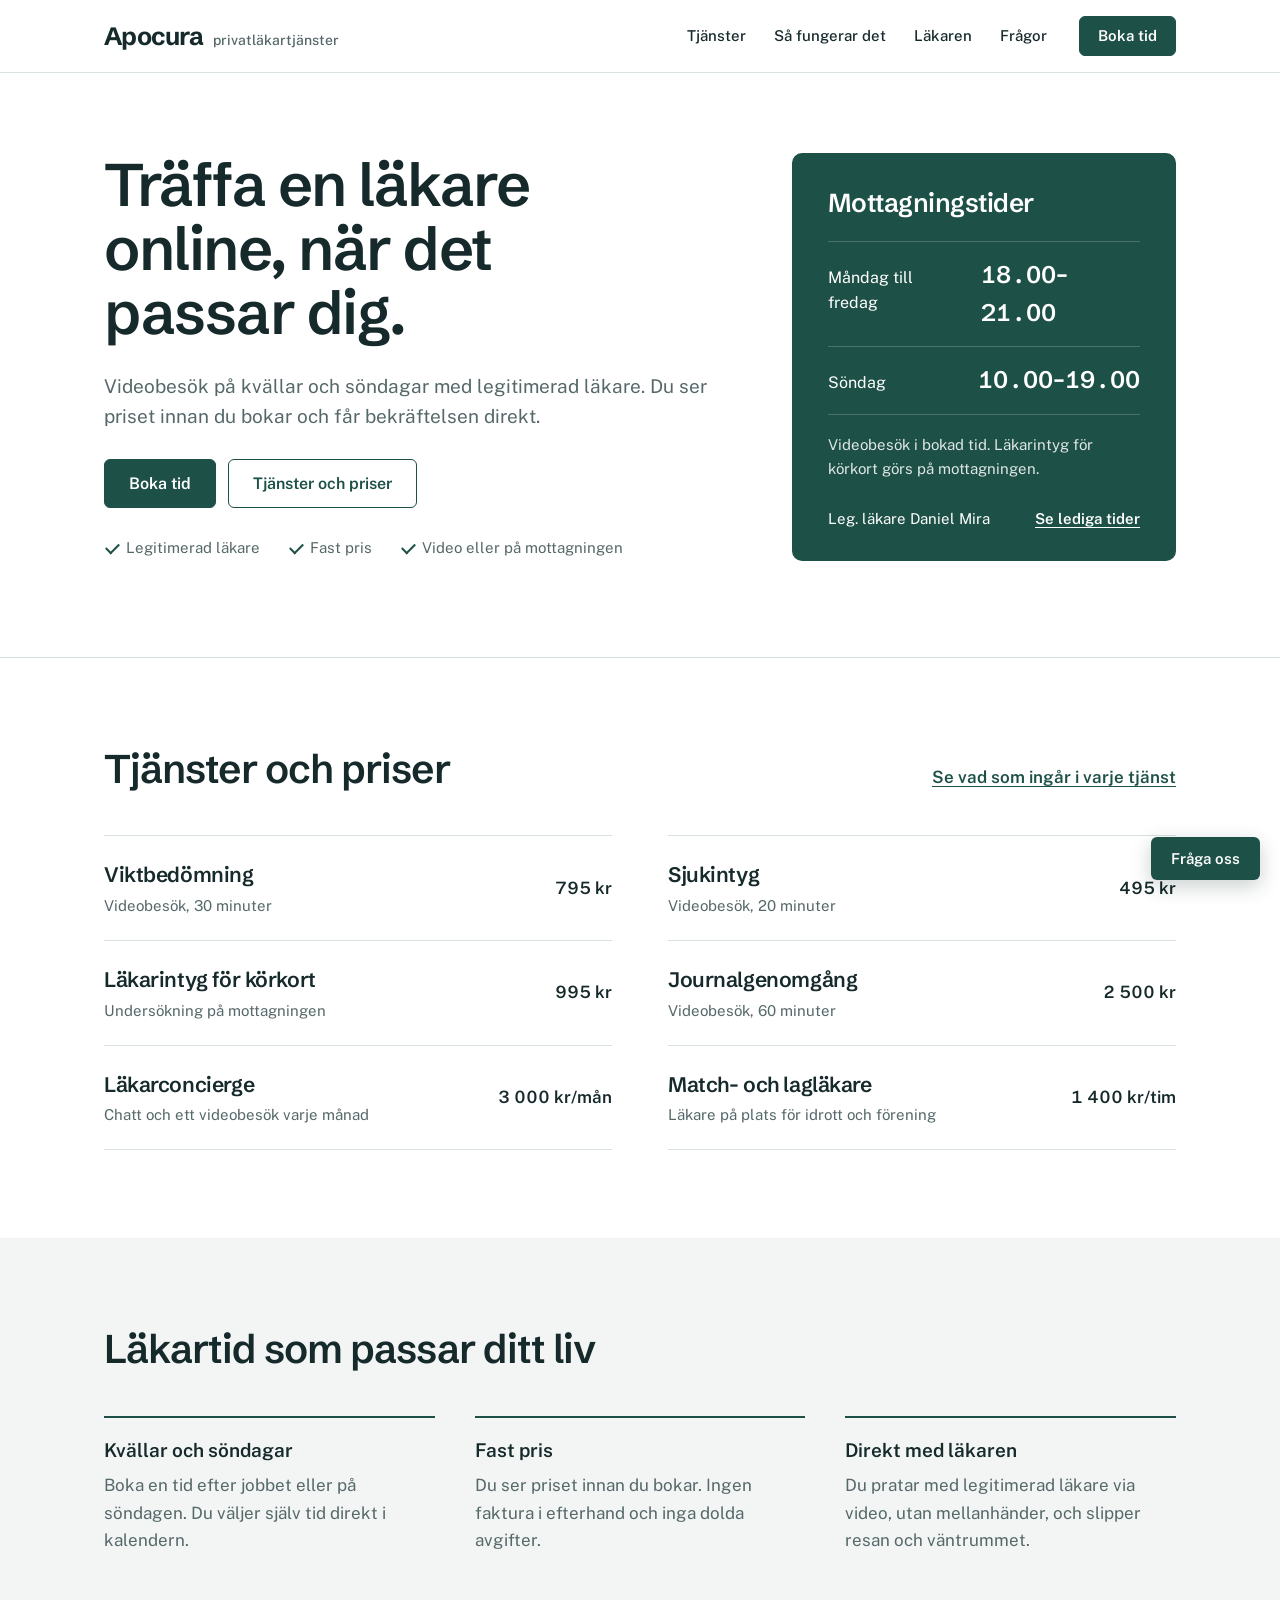
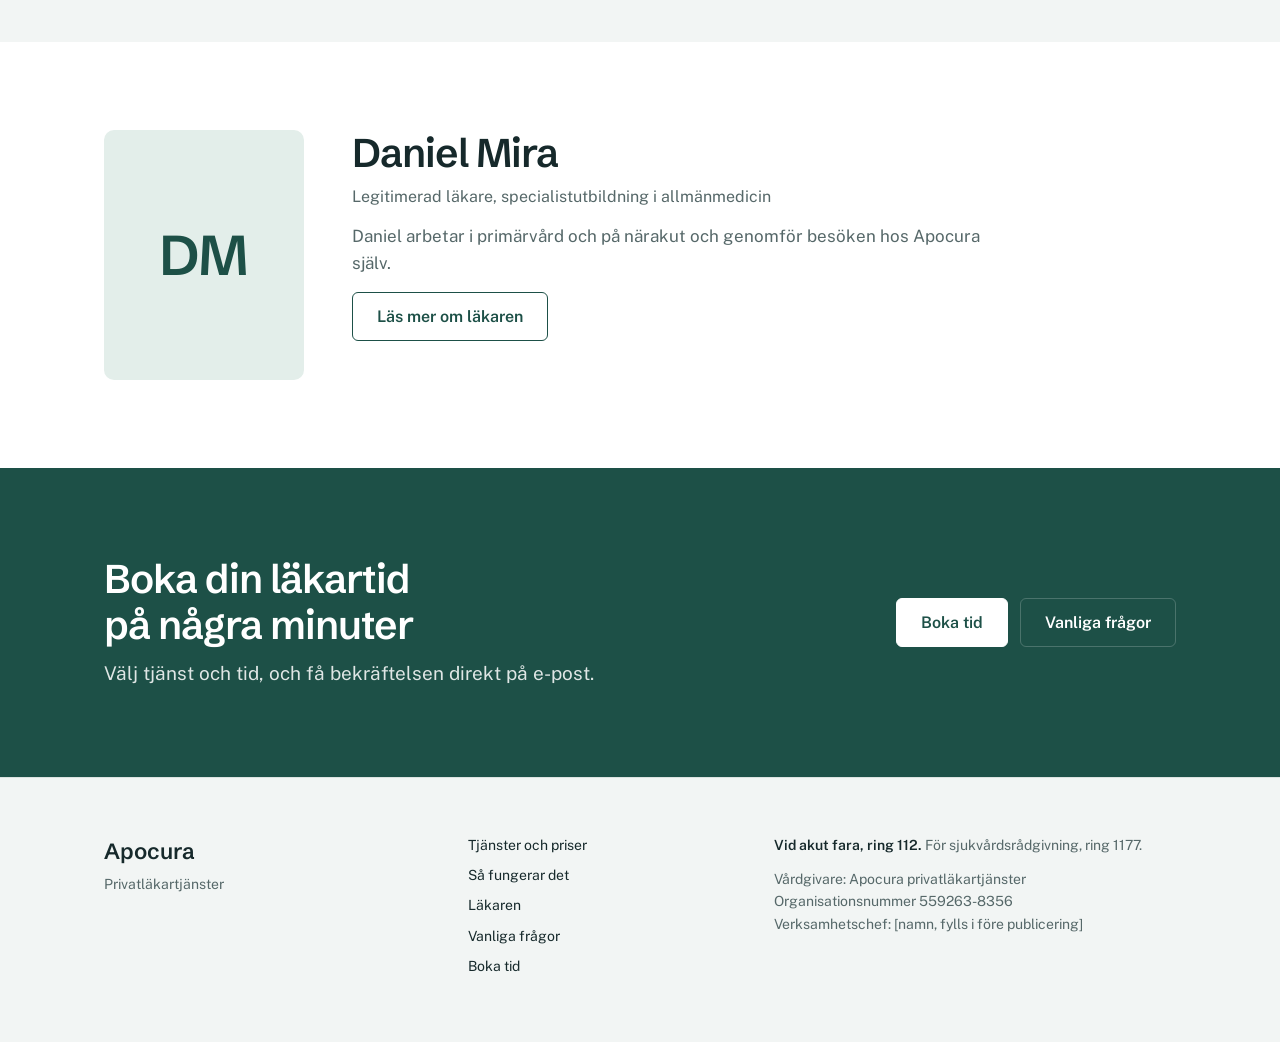
==== commit e900a0a7: "Byt rubriktypsnitt till Schibsted Grotesk och ta bort jämförelsesidan Co-Authored-By: Claude Opus 5." ====
--- a/index.html
+++ b/index.html
@@ -11,9 +11,9 @@
 <meta name="theme-color" content="#1D5047">
 <link rel="preconnect" href="https://fonts.googleapis.com">
 <link rel="preconnect" href="https://fonts.gstatic.com" crossorigin>
-<link rel="stylesheet" href="https://fonts.googleapis.com/css2?family=Public+Sans:wght@400;500;600;700&family=Source+Serif+4:opsz,wght@8..60,500;8..60,600&display=swap">
-<link rel="icon" href="data:image/svg+xml,%3Csvg xmlns='http://www.w3.org/2000/svg' viewBox='0 0 32 32'%3E%3Crect width='32' height='32' rx='6' fill='%231D5047'/%3E%3Ctext x='16' y='23' text-anchor='middle' font-family='Georgia,serif' font-size='20' font-weight='600' fill='%23fff'%3EA%3C/text%3E%3C/svg%3E">
-<link rel="stylesheet" href="style.css">
+<link rel="stylesheet" href="https://fonts.googleapis.com/css2?family=Public+Sans:wght@400;500;600;700&family=Schibsted+Grotesk:wght@500;600;700&display=swap">
+<link rel="icon" href="data:image/svg+xml,%3Csvg xmlns='http://www.w3.org/2000/svg' viewBox='0 0 32 32'%3E%3Crect width='32' height='32' rx='6' fill='%231D5047'/%3E%3Ctext x='16' y='23' text-anchor='middle' font-family='Arial,Helvetica,sans-serif' font-size='19' font-weight='700' fill='%23fff'%3EA%3C/text%3E%3C/svg%3E">
+<link rel="stylesheet" href="style.css?v=5">
 </head>
 <body>
 <header class="top">
@@ -131,6 +131,6 @@
   </div>
 </footer>
 
-<script src="chat.js"></script>
+<script src="chat.js?v=5"></script>
 </body>
 </html>
--- a/style.css
+++ b/style.css
@@ -1,6 +1,6 @@
 /* Apocura – stil
    Riktning: en lugn, saklig mottagning. Vit och kall grågrön bas, djup tallgrön som enda färg,
-   serif i rubriker och priser, sans-serif i löptext. Det enda framträdande elementet är
+   Schibsted Grotesk i rubriker och priser, Public Sans i löptext. Det enda framträdande elementet är
    skylten med mottagningstider på startsidan. Allt annat är hårlinjer och luft. */
 :root {
   --bg: #FFFFFF;
@@ -23,7 +23,7 @@
   --ok: #1B6B3F; --ok-soft: #DDEFE3;
   --warn: #7A4F00; --warn-soft: #F7E8C6;
   --bad: #9B2226; --bad-soft: #F6DCDC;
-  --f-display: "Source Serif 4", Georgia, "Times New Roman", serif;
+  --f-display: "Schibsted Grotesk", "Public Sans", system-ui, sans-serif;
   --f-body: "Public Sans", system-ui, -apple-system, "Segoe UI", sans-serif;
   --r-sm: 6px;
   --r-md: 10px;
@@ -51,7 +51,7 @@
 * { box-sizing: border-box; }
 html { scroll-behavior: smooth; scroll-padding-top: 84px; -webkit-text-size-adjust: 100%; }
 body { margin: 0; background: var(--bg); color: var(--ink); font-family: var(--f-body); font-size: 17px; line-height: 1.6; }
-h1, h2 { font-family: var(--f-display); font-weight: 600; margin: 0; letter-spacing: -0.015em; text-wrap: balance; }
+h1, h2 { font-family: var(--f-display); font-weight: 600; margin: 0; letter-spacing: -0.025em; text-wrap: balance; }
 h1 { font-size: clamp(38px, 5.4vw, 60px); line-height: 1.06; }
 h2 { font-size: clamp(28px, 3.4vw, 40px); line-height: 1.14; }
 h3 { font-family: var(--f-body); font-weight: 600; font-size: 19px; line-height: 1.3; margin: 0; }
@@ -74,7 +74,7 @@
 .top .wrap { display: flex; align-items: center; gap: 32px; min-height: 72px; }
 .brand { display: flex; align-items: baseline; gap: 10px; text-decoration: none; color: var(--ink); margin-right: auto; }
 .brand:hover { color: var(--ink); }
-.brand { font-family: var(--f-display); font-weight: 600; font-size: 26px; letter-spacing: -0.02em; }
+.brand { font-family: var(--f-display); font-weight: 700; font-size: 25px; letter-spacing: -0.03em; }
 .brandsub { font-family: var(--f-body); font-weight: 500; font-size: 14px; color: var(--muted); letter-spacing: 0; }
 .brand i { display: none; }
 .top nav { display: flex; gap: 28px; }
@@ -111,7 +111,7 @@
 .facts li::before { content: ""; position: absolute; left: 2px; top: .42em; width: 11px; height: 6px; border-left: 2px solid var(--primary); border-bottom: 2px solid var(--primary); transform: rotate(-45deg); }
 
 .plate { background: var(--plate); color: var(--plate-ink); border-radius: var(--r-md); padding: 36px 36px 30px; }
-.plate h2 { font-size: 26px; color: inherit; letter-spacing: -0.01em; }
+.plate h2 { font-size: 26px; color: inherit; letter-spacing: -0.02em; }
 .plate dl { margin: 22px 0 0; }
 .plate dl div { display: flex; justify-content: space-between; align-items: baseline; gap: 16px; padding-block: 14px; border-top: 1px solid var(--plate-line); }
 .plate dl div:last-child { border-bottom: 1px solid var(--plate-line); }
@@ -135,7 +135,7 @@
 .svc-list li { border-top: 1px solid var(--line); }
 .svc-list li:nth-last-child(-n+2) { border-bottom: 1px solid var(--line); }
 .svc-list a { display: grid; grid-template-columns: 1fr auto; column-gap: 20px; row-gap: 2px; padding-block: 22px; text-decoration: none; color: var(--ink); }
-.svc-list .nm { font-family: var(--f-display); font-size: 22px; font-weight: 600; letter-spacing: -0.01em; }
+.svc-list .nm { font-family: var(--f-display); font-size: 21px; font-weight: 600; letter-spacing: -0.02em; }
 .svc-list .ds { grid-column: 1; color: var(--muted); font-size: 15px; }
 .svc-list .pr { grid-column: 2; grid-row: 1 / span 2; align-self: center; font-weight: 600; text-align: right; white-space: nowrap; }
 .svc-list a:hover .nm { color: var(--primary); text-decoration: underline; text-decoration-thickness: 1.5px; text-underline-offset: 4px; }
@@ -149,7 +149,7 @@
 .doc-card { display: grid; grid-template-columns: 200px minmax(0, 1fr); gap: 48px; align-items: start; }
 .doc-photo { position: relative; width: 200px; aspect-ratio: 4 / 5; border-radius: var(--r-md); overflow: hidden; background: var(--primary-soft); display: grid; place-items: center; }
 .doc-photo img { position: absolute; inset: 0; width: 100%; height: 100%; object-fit: cover; z-index: 1; }
-.doc-fallback { font-family: var(--f-display); font-size: 56px; font-weight: 600; color: var(--primary); letter-spacing: .02em; }
+.doc-fallback { font-family: var(--f-display); font-size: 56px; font-weight: 600; color: var(--primary); letter-spacing: -0.01em; }
 .doc-text { display: flex; flex-direction: column; gap: 14px; max-width: 64ch; }
 .doc-text .role { font-size: 16px; color: var(--muted); margin-top: -6px; }
 .doc-text h2 { margin: 0; }
@@ -171,7 +171,7 @@
 .svcs { display: grid; gap: 24px; grid-template-columns: repeat(auto-fit, minmax(290px, 1fr)); }
 @media (min-width: 760px) { .svcs { grid-template-columns: repeat(2, minmax(0, 1fr)); } }
 .svc { background: var(--surface); border: 1px solid var(--line); border-radius: var(--r-md); padding: 32px; display: flex; flex-direction: column; gap: 16px; min-width: 0; }
-.svc h3 { font-family: var(--f-display); font-size: 26px; font-weight: 600; letter-spacing: -0.01em; line-height: 1.2; }
+.svc h3 { font-family: var(--f-display); font-size: 25px; font-weight: 600; letter-spacing: -0.02em; line-height: 1.2; }
 .svc.wide { grid-column: 1 / -1; display: grid; grid-template-columns: 1fr 1fr; gap: 40px; align-items: start; background: var(--primary-soft); border-color: transparent; }
 .svc.wide .eyebrow { margin: 0 0 6px; }
 .svc.wide h3 { margin-bottom: 10px; }
@@ -183,7 +183,7 @@
 .svc ul { list-style: none; margin: 0; padding: 0; display: flex; flex-direction: column; gap: 9px; }
 .svc li, .tick li { padding-left: 26px; position: relative; font-size: 16px; }
 .svc li::before, .tick li::before { content: ""; position: absolute; left: 3px; top: .5em; width: 11px; height: 6px; border-left: 2px solid var(--primary); border-bottom: 2px solid var(--primary); transform: rotate(-45deg); }
-.svc .price { font-family: var(--f-display); font-size: 34px; font-weight: 600; margin-top: auto; padding-top: 8px; letter-spacing: -0.01em; }
+.svc .price { font-family: var(--f-display); font-size: 34px; font-weight: 600; margin-top: auto; padding-top: 8px; letter-spacing: -0.02em; }
 .svc .price small { font-family: var(--f-body); font-size: 15px; font-weight: 400; color: var(--muted); letter-spacing: 0; }
 .svc .btn { align-self: stretch; }
 
@@ -270,7 +270,7 @@
 /* Chatt */
 .chat-btn { position: fixed; right: 20px; bottom: 20px; z-index: 60; font: 600 15px var(--f-body); background: var(--primary); color: var(--primary-ink); border: 0; border-radius: var(--r-sm); padding: 13px 20px; cursor: pointer; box-shadow: 0 6px 20px rgba(14, 40, 36, .22); }
 .chat-btn:hover { background: var(--primary-hover); }
-@media (max-width: 520px) { .chat-btn { right: 14px; bottom: 14px; padding: 10px 14px; font-size: 14px; } .chat { right: 12px; bottom: 64px; } }
+@media (max-width: 520px) { .chat-btn { right: 14px; bottom: 14px; padding: 10px 14px; font-size: 14px; } .chat { left: 8px; right: 8px; width: auto; bottom: 62px; height: calc(100dvh - 140px); } }
 .chat { position: fixed; right: 20px; bottom: 78px; z-index: 61; width: min(380px, calc(100vw - 24px)); height: min(560px, calc(100vh - 100px)); background: var(--surface); color: var(--ink); border: 1px solid var(--line); border-radius: var(--r-md); box-shadow: 0 18px 50px rgba(14, 40, 36, .24); display: flex; flex-direction: column; overflow: hidden; }
 .chat[hidden] { display: none; }
 .chat header { display: flex; justify-content: space-between; align-items: center; padding: 14px 16px; background: var(--plate); color: var(--plate-ink); }
@@ -281,6 +281,20 @@
 .msg.bot { align-self: flex-start; background: var(--wash); }
 .msg.me { align-self: flex-end; background: var(--primary); color: var(--primary-ink); }
 .msg a { color: inherit; font-weight: 600; }
+.msg .msg-btn { display: table; margin-top: 10px; color: var(--primary-ink); white-space: normal; }
+.msg-actions { display: flex; flex-wrap: wrap; gap: 6px; align-self: flex-start; max-width: 88%; }
+.msg-actions button { font: 500 14px var(--f-body); border: 1.5px solid var(--primary); background: var(--surface); color: var(--primary); border-radius: var(--r-sm); padding: 7px 12px; cursor: pointer; }
+.msg-actions button:hover { background: var(--primary-soft); }
+.handoff { align-self: stretch; display: flex; flex-direction: column; gap: 10px; background: var(--wash); border: 1px solid var(--line); border-radius: var(--r-md); padding: 14px; }
+.handoff label { display: flex; flex-direction: column; gap: 4px; font-size: 14px; font-weight: 600; }
+.handoff input, .handoff textarea { font-weight: 400; font-size: 15px; }
+.handoff .status { font-size: 14px; }
+.handoff .status a { color: var(--primary); }
+.typing { display: flex; gap: 4px; align-items: center; padding: 14px 16px; }
+.typing i { width: 6px; height: 6px; border-radius: 50%; background: var(--muted); opacity: .4; animation: tdot 1s infinite; }
+.typing i:nth-child(2) { animation-delay: .15s; } .typing i:nth-child(3) { animation-delay: .3s; }
+@keyframes tdot { 50% { opacity: 1; } }
+@media (prefers-reduced-motion: reduce) { .typing i { animation: none; opacity: .7; } }
 .chat-chips { display: flex; flex-wrap: wrap; gap: 6px; padding: 0 14px 8px; }
 .chat-chips button { font: 500 13px var(--f-body); border: 1px solid var(--line); background: var(--surface); color: var(--ink); border-radius: var(--r-sm); padding: 6px 10px; cursor: pointer; }
 .chat-chips button:hover { border-color: var(--primary); }
